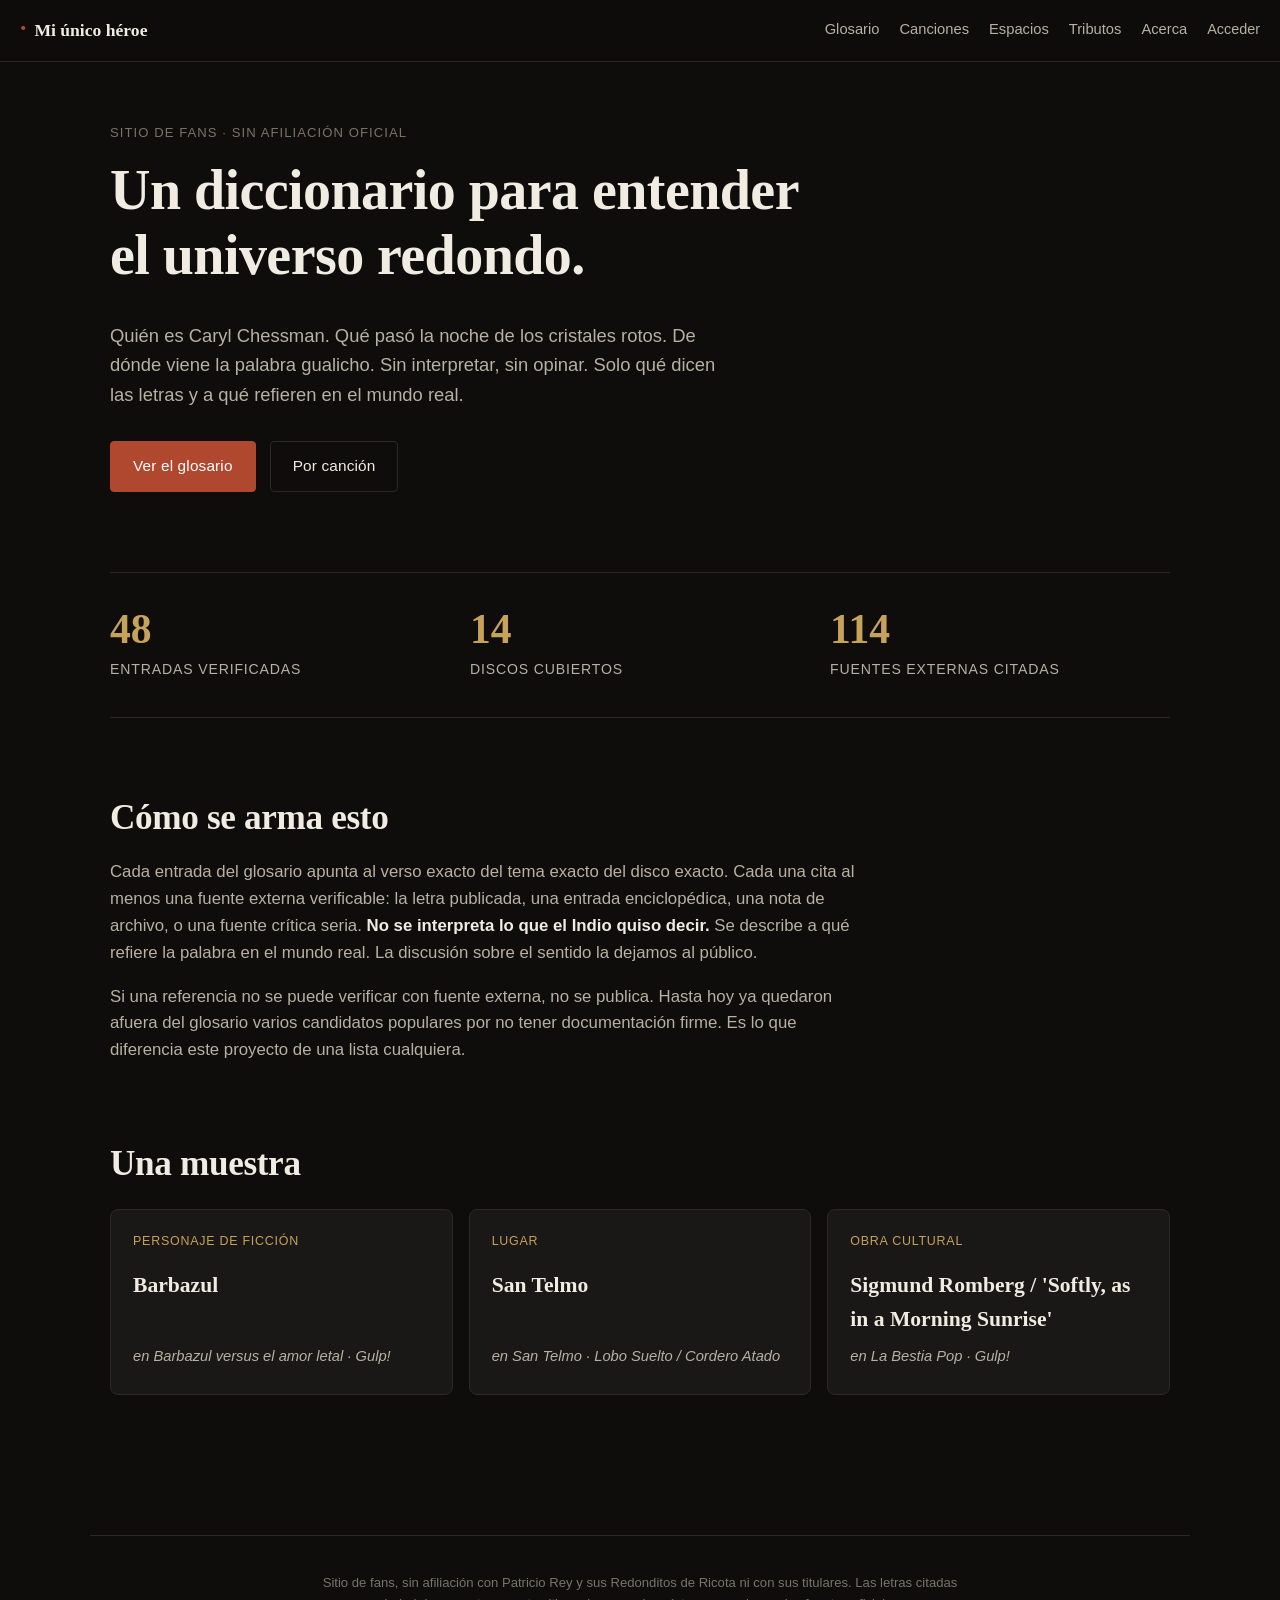
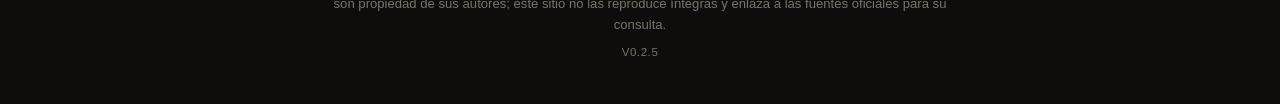
==== index.html @ a1b4b387 "fix(scripts): restaurar config.js y app.js truncados + bump v0.2.5" ====
<!DOCTYPE html>
<html lang="es">
<head>
<meta charset="UTF-8">
<meta name="viewport" content="width=device-width, initial-scale=1.0, viewport-fit=cover">
<meta name="theme-color" content="#0e0d0c">
<meta name="description" content="Glosario denotativo del universo lírico de Patricio Rey y sus Redonditos de Ricota, el Indio Solari y Skay Beilinson. Sitio de fans. Sin afiliación oficial.">
<title>Mi único héroe — glosario del universo redondo</title>
<link rel="manifest" href="manifest.json">
<link rel="stylesheet" href="assets/styles.css">
</head>
<body>
<header class="topbar">
  <a href="index.html" class="brand">
    <span class="brand-mark">·</span>
    <span class="brand-name">Mi único héroe</span>
  </a>
  <nav class="topnav">
    <a href="glosario.html">Glosario</a>
    <a href="canciones.html">Canciones</a>
    <a href="espacios.html">Espacios</a>
    <a href="tributos.html">Tributos</a>
    <a href="acerca.html">Acerca</a>
    <span id="auth-slot"></span>
  </nav>
</header>

<main class="home">
  <section class="hero">
    <p class="hero-eyebrow">Sitio de fans · sin afiliación oficial</p>
    <h1 class="hero-title">Un diccionario para entender<br>el universo redondo.</h1>
    <p class="hero-sub">Quién es Caryl Chessman. Qué pasó la noche de los cristales rotos. De dónde viene la palabra gualicho. Sin interpretar, sin opinar. Solo qué dicen las letras y a qué refieren en el mundo real.</p>
    <div class="hero-cta">
      <a class="cta-primary" href="glosario.html">Ver el glosario</a>
      <a class="cta-secondary" href="canciones.html">Por canción</a>
    </div>
  </section>

  <section class="stats">
    <div class="stat">
      <div class="stat-num" id="stat-entradas">·</div>
      <div class="stat-label">entradas verificadas</div>
    </div>
    <div class="stat">
      <div class="stat-num" id="stat-discos">·</div>
      <div class="stat-label">discos cubiertos</div>
    </div>
    <div class="stat">
      <div class="stat-num" id="stat-fuentes">·</div>
      <div class="stat-label">fuentes externas citadas</div>
    </div>
  </section>

  <section class="metodo">
    <h2>Cómo se arma esto</h2>
    <p>Cada entrada del glosario apunta al verso exacto del tema exacto del disco exacto. Cada una cita al menos una fuente externa verificable: la letra publicada, una entrada enciclopédica, una nota de archivo, o una fuente crítica seria. <strong>No se interpreta lo que el Indio quiso decir.</strong> Se describe a qué refiere la palabra en el mundo real. La discusión sobre el sentido la dejamos al público.</p>
    <p>Si una referencia no se puede verificar con fuente externa, no se publica. Hasta hoy ya quedaron afuera del glosario varios candidatos populares por no tener documentación firme. Es lo que diferencia este proyecto de una lista cualquiera.</p>
  </section>

  <section class="muestra">
    <h2>Una muestra</h2>
    <div class="muestra-grid" id="muestra-grid">
      <div class="muestra-card muestra-skeleton"></div>
      <div class="muestra-card muestra-skeleton"></div>
      <div class="muestra-card muestra-skeleton"></div>
    </div>
  </section>
</main>

<footer class="site-footer">
  <p>Sitio de fans, sin afiliación con Patricio Rey y sus Redonditos de Ricota ni con sus titulares. Las letras citadas son propiedad de sus autores; este sitio no las reproduce íntegras y enlaza a las fuentes oficiales para su consulta.</p>
  <p class="footer-version">v0.2.5</p>
</footer>

<script src="assets/config.js"></script>
<script src="assets/supa.js"></script>
<script src="assets/app.js"></script>
<script>
  document.addEventListener('DOMContentLoaded', () => {
    MUH.hidratarTopbar();
    MUH.hidratarHome();
  });
</script>
</body>
</html>
---- assets/styles.css ----
/* =========================================================
   Mi único héroe — Glosario denotativo del universo redondo
   Paleta inspirada en los recitales: negro de noche cerrada,
   blanco ahumado, rojos apagados, dorado bajo. Tipografía
   con peso y aire — pensada para ser leída, no decorada.
   ========================================================= */

:root {
  --ink: #f1ece2;          /* texto principal sobre fondo oscuro */
  --ink-soft: #b8b0a0;     /* texto secundario */
  --ink-dim: #7a7367;      /* texto muy secundario */
  --bg: #0e0d0c;           /* fondo principal */
  --bg-soft: #1a1816;      /* tarjetas, paneles */
  --bg-elev: #221f1c;      /* hover y elevación */
  --border: #2c2823;       /* bordes finos */
  --accent: #b04830;       /* rojo apagado tipo cartel */
  --accent-soft: #8c2f1d;
  --gold: #c6a25a;         /* dorado bajo para acentos */
  --green: #6c8b5a;
  --warning: #d6a04a;

  --radius: 8px;
  --radius-sm: 4px;
  --shadow: 0 2px 12px rgba(0,0,0,.35);
  --shadow-soft: 0 1px 4px rgba(0,0,0,.25);

  --container: 1100px;
  --container-narrow: 760px;

  --font-display: "EB Garamond", "Cormorant Garamond", "Times New Roman", Georgia, serif;
  --font-body: "Inter", -apple-system, BlinkMacSystemFont, "Segoe UI", Roboto, "Helvetica Neue", sans-serif;
}

* { box-sizing: border-box; }

html, body {
  margin: 0;
  padding: 0;
  font-family: var(--font-body);
  font-size: 16px;
  line-height: 1.6;
  color: var(--ink);
  background: var(--bg);
  -webkit-font-smoothing: antialiased;
  -moz-osx-font-smoothing: grayscale;
}

img, svg { max-width: 100%; }

a { color: inherit; text-decoration: none; }
a:hover { color: var(--gold); }

p { margin: 0 0 1em; }

h1, h2, h3, h4 {
  font-family: var(--font-display);
  font-weight: 600;
  letter-spacing: -.01em;
  margin: 0 0 .6em;
  line-height: 1.15;
}

h1 { font-size: clamp(2.2rem, 5vw, 3.5rem); }
h2 { font-size: clamp(1.6rem, 3.5vw, 2.2rem); margin-top: 1.4em; }
h3 { font-size: 1.25rem; }
h4 { font-size: 1.05rem; }

strong { font-weight: 600; color: var(--ink); }
em { font-style: italic; color: var(--ink); }

/* ----- Topbar ----- */
.topbar {
  position: sticky;
  top: 0;
  z-index: 100;
  background: rgba(14, 13, 12, .92);
  backdrop-filter: blur(12px);
  -webkit-backdrop-filter: blur(12px);
  border-bottom: 1px solid var(--border);
  padding: 14px 20px;
  display: flex;
  align-items: center;
  justify-content: space-between;
  gap: 24px;
}

.brand {
  display: inline-flex;
  align-items: baseline;
  gap: 8px;
  font-family: var(--font-display);
  font-size: 1.1rem;
  font-weight: 600;
  color: var(--ink);
}

.brand-mark {
  color: var(--accent);
  font-size: 1.6rem;
  line-height: 0.5;
}

.brand:hover { color: var(--gold); }

.topnav {
  display: flex;
  gap: 20px;
  font-size: .92rem;
}

.topnav a {
  color: var(--ink-soft);
  padding: 4px 0;
  border-bottom: 1px solid transparent;
  transition: color .15s, border-color .15s;
}

.topnav a:hover,
.topnav a.active {
  color: var(--ink);
  border-bottom-color: var(--accent);
}

/* ----- Home ----- */
.home {
  max-width: var(--container);
  margin: 0 auto;
  padding: 60px 20px 80px;
}

.hero { max-width: var(--container-narrow); margin-bottom: 80px; }
.hero-eyebrow {
  font-size: .82rem;
  text-transform: uppercase;
  letter-spacing: .08em;
  color: var(--ink-dim);
  margin-bottom: 1.2em;
}
.hero-title { color: var(--ink); }
.hero-sub {
  font-size: 1.15rem;
  color: var(--ink-soft);
  max-width: 620px;
}
.hero-cta {
  display: flex;
  gap: 14px;
  margin-top: 32px;
  flex-wrap: wrap;
}
.cta-primary,
.cta-secondary {
  display: inline-block;
  padding: 12px 22px;
  border-radius: var(--radius-sm);
  font-size: .96rem;
  letter-spacing: .01em;
  transition: background .15s, border-color .15s, transform .1s;
}
.cta-primary {
  background: var(--accent);
  color: #fff;
  border: 1px solid var(--accent);
}
.cta-primary:hover {
  background: var(--accent-soft);
  border-color: var(--accent-soft);
  color: #fff;
}
.cta-secondary {
  border: 1px solid var(--border);
  color: var(--ink);
  background: transparent;
}
.cta-secondary:hover {
  background: var(--bg-soft);
  border-color: var(--gold);
  color: var(--gold);
}

/* ----- Stats ----- */
.stats {
  display: grid;
  grid-template-columns: repeat(auto-fit, minmax(180px, 1fr));
  gap: 20px;
  margin-bottom: 80px;
  padding: 36px 0;
  border-top: 1px solid var(--border);
  border-bottom: 1px solid var(--border);
}
.stat { text-align: left; }
.stat-num {
  font-family: var(--font-display);
  font-size: 2.6rem;
  font-weight: 600;
  color: var(--gold);
  line-height: 1;
  margin-bottom: 8px;
}
.stat-label {
  font-size: .88rem;
  color: var(--ink-soft);
  text-transform: uppercase;
  letter-spacing: .06em;
}

/* ----- Método ----- */
.metodo {
  max-width: var(--container-narrow);
  margin-bottom: 80px;
}
.metodo h2 { color: var(--ink); }
.metodo p { color: var(--ink-soft); font-size: 1.05rem; }

/* ----- Muestra (home cards) ----- */
.muestra h2 { color: var(--ink); }
.muestra-grid {
  display: grid;
  grid-template-columns: repeat(auto-fit, minmax(280px, 1fr));
  gap: 16px;
  margin-top: 24px;
}
.muestra-card {
  background: var(--bg-soft);
  border: 1px solid var(--border);
  border-radius: var(--radius);
  padding: 22px 22px 26px;
  transition: border-color .15s, background .15s;
  cursor: pointer;
  display: flex;
  flex-direction: column;
  min-height: 180px;
}
.muestra-card:hover {
  background: var(--bg-elev);
  border-color: var(--gold);
}
.muestra-card-term {
  font-family: var(--font-display);
  font-size: 1.35rem;
  font-weight: 600;
  color: var(--ink);
  margin-bottom: 8px;
}
.muestra-card-tipo {
  font-size: .78rem;
  text-transform: uppercase;
  letter-spacing: .06em;
  color: var(--gold);
  margin-bottom: 16px;
}
.muestra-card-cancion {
  font-size: .92rem;
  color: var(--ink-soft);
  font-style: italic;
  margin-top: auto;
}
.muestra-skeleton {
  background: linear-gradient(90deg, var(--bg-soft) 0%, var(--bg-elev) 50%, var(--bg-soft) 100%);
  background-size: 200% 100%;
  animation: skel 1.2s infinite linear;
}
@keyframes skel {
  0% { background-position: 200% 0; }
  100% { background-position: -200% 0; }
}

/* ----- Glosario (listado) ----- */
.glosario {
  max-width: var(--container);
  margin: 0 auto;
  padding: 40px 20px 80px;
}

.glosario-header {
  margin-bottom: 28px;
}
.glosario-header h1 {
  font-size: clamp(1.8rem, 4vw, 2.6rem);
  margin-bottom: .3em;
}
.glosario-header .lead {
  color: var(--ink-soft);
  font-size: 1.05rem;
}

.filtros {
  display: grid;
  grid-template-columns: 1fr 220px 220px 160px;
  gap: 12px;
  margin: 0 0 24px;
  padding: 16px;
  background: var(--bg-soft);
  border: 1px solid var(--border);
  border-radius: var(--radius);
}
@media (max-width: 760px) {
  .filtros { grid-template-columns: 1fr 1fr; }
  .filtros .filtro-buscar { grid-column: 1 / -1; }
}

.filtro-buscar input,
.filtros select {
  width: 100%;
  padding: 10px 12px;
  border-radius: var(--radius-sm);
  border: 1px solid var(--border);
  background: var(--bg);
  color: var(--ink);
  font-family: inherit;
  font-size: .95rem;
}
.filtro-buscar input:focus,
.filtros select:focus {
  outline: none;
  border-color: var(--gold);
}

.contador-resultados {
  font-size: .88rem;
  color: var(--ink-soft);
  margin-bottom: 18px;
}

.entradas-lista {
  display: grid;
  grid-template-columns: repeat(auto-fill, minmax(320px, 1fr));
  gap: 14px;
}

.entrada-card {
  background: var(--bg-soft);
  border: 1px solid var(--border);
  border-radius: var(--radius);
  padding: 22px;
  cursor: pointer;
  transition: border-color .12s, background .12s;
  display: flex;
  flex-direction: column;
  gap: 12px;
}
.entrada-card:hover {
  background: var(--bg-elev);
  border-color: var(--gold);
}
.entrada-card .tipo-tag {
  font-size: .72rem;
  text-transform: uppercase;
  letter-spacing: .07em;
  color: var(--gold);
}
.entrada-card .termino {
  font-family: var(--font-display);
  font-size: 1.3rem;
  color: var(--ink);
  font-weight: 600;
  line-height: 1.2;
}
.entrada-card .cancion {
  font-size: .9rem;
  color: var(--ink-soft);
  font-style: italic;
}
.entrada-card .resumen {
  font-size: .92rem;
  color: var(--ink-soft);
  display: -webkit-box;
  -webkit-line-clamp: 3;
  -webkit-box-orient: vertical;
  overflow: hidden;
}
.entrada-card .confianza-media {
  display: inline-block;
  font-size: .7rem;
  color: var(--warning);
  background: rgba(214, 160, 74, .08);
  border: 1px solid rgba(214, 160, 74, .35);
  padding: 2px 8px;
  border-radius: 999px;
  align-self: flex-start;
  text-transform: uppercase;
  letter-spacing: .05em;
}

/* ----- Modal detalle entrada ----- */
.modal-back {
  position: fixed;
  inset: 0;
  background: rgba(0, 0, 0, .72);
  z-index: 200;
  display: flex;
  align-items: center;
  justify-content: center;
  padding: 24px;
  opacity: 0;
  pointer-events: none;
  transition: opacity .18s;
}
.modal-back.open {
  opacity: 1;
  pointer-events: auto;
}
.modal {
  background: var(--bg-soft);
  border: 1px solid var(--border);
  border-radius: var(--radius);
  max-width: 720px;
  width: 100%;
  max-height: 88vh;
  overflow-y: auto;
  padding: 32px;
  position: relative;
  transform: translateY(20px);
  transition: transform .18s;
}
.modal-back.open .modal { transform: translateY(0); }

.modal-cerrar {
  position: absolute;
  top: 14px;
  right: 14px;
  background: transparent;
  border: 1px solid var(--border);
  color: var(--ink-soft);
  width: 32px;
  height: 32px;
  border-radius: 50%;
  cursor: pointer;
  font-size: 1.1rem;
  line-height: 1;
  transition: border-color .15s, color .15s;
}
.modal-cerrar:hover {
  border-color: var(--accent);
  color: var(--accent);
}

.modal h2 {
  color: var(--ink);
  margin-top: 0;
  margin-bottom: .2em;
  padding-right: 40px;
}
.modal .modal-tipo {
  font-size: .8rem;
  text-transform: uppercase;
  letter-spacing: .07em;
  color: var(--gold);
  margin-bottom: 22px;
}
.modal section { margin-bottom: 22px; }
.modal section h4 {
  font-size: .76rem;
  text-transform: uppercase;
  letter-spacing: .08em;
  color: var(--ink-dim);
  margin: 0 0 6px;
}
.modal .verso {
  font-style: italic;
  color: var(--ink);
  border-left: 2px solid var(--accent);
  padding-left: 14px;
  margin: 8px 0;
}
.modal .que-es {
  color: var(--ink);
  font-size: 1.02rem;
  line-height: 1.7;
}
.modal .fuentes {
  list-style: none;
  padding: 0;
  margin: 0;
}
.modal .fuentes li {
  margin-bottom: 8px;
  font-size: .92rem;
}
.modal .fuentes a {
  color: var(--gold);
  text-decoration: underline;
  text-decoration-color: rgba(198, 162, 90, .35);
}
.modal .fuentes a:hover { text-decoration-color: var(--gold); }
.modal .fuentes .fuente-tipo {
  font-size: .72rem;
  color: var(--ink-dim);
  text-transform: uppercase;
  letter-spacing: .05em;
  margin-right: 8px;
}

.modal .confianza-media-banner {
  background: rgba(214, 160, 74, .08);
  border: 1px solid rgba(214, 160, 74, .35);
  border-radius: var(--radius-sm);
  padding: 12px 14px;
  font-size: .9rem;
  color: var(--warning);
  margin-bottom: 22px;
}

/* ----- Canciones (listado) ----- */
.canciones-lista {
  display: grid;
  grid-template-columns: repeat(auto-fill, minmax(360px, 1fr));
  gap: 14px;
}
.cancion-card {
  background: var(--bg-soft);
  border: 1px solid var(--border);
  border-radius: var(--radius);
  padding: 22px;
  transition: border-color .12s, background .12s;
  cursor: pointer;
}
.cancion-card:hover {
  border-color: var(--gold);
  background: var(--bg-elev);
}
.cancion-card .titulo {
  font-family: var(--font-display);
  font-size: 1.2rem;
  font-weight: 600;
  color: var(--ink);
  margin-bottom: 4px;
}
.cancion-card .meta {
  font-size: .85rem;
  color: var(--ink-soft);
  margin-bottom: 12px;
}
.cancion-card .meta .disco { font-style: italic; }
.cancion-card .meta .banda { color: var(--ink-dim); }
.cancion-card .refs {
  font-size: .82rem;
  color: var(--gold);
}

/* ----- Footer ----- */
.site-footer {
  border-top: 1px solid var(--border);
  background: var(--bg);
  padding: 36px 20px;
  text-align: center;
  font-size: .82rem;
  color: var(--ink-dim);
  max-width: var(--container);
  margin: 60px auto 0;
}
.site-footer p { margin: 0 auto .6em; max-width: 640px; }
.footer-version {
  font-size: .72rem;
  letter-spacing: .05em;
  text-transform: uppercase;
}

/* ----- Acerca ----- */
.pagina {
  max-width: var(--container-narrow);
  margin: 0 auto;
  padding: 60px 20px 80px;
}
.pagina h1 { color: var(--ink); margin-bottom: .4em; }
.pagina p { color: var(--ink-soft); font-size: 1.05rem; }
.pagina h2 { color: var(--ink); }

/* ----- Auth slot en topbar ----- */
#auth-slot {
  display: inline-flex;
  align-items: center;
  gap: 12px;
  font-size: .9rem;
  color: var(--ink-soft);
}
#auth-slot a { col
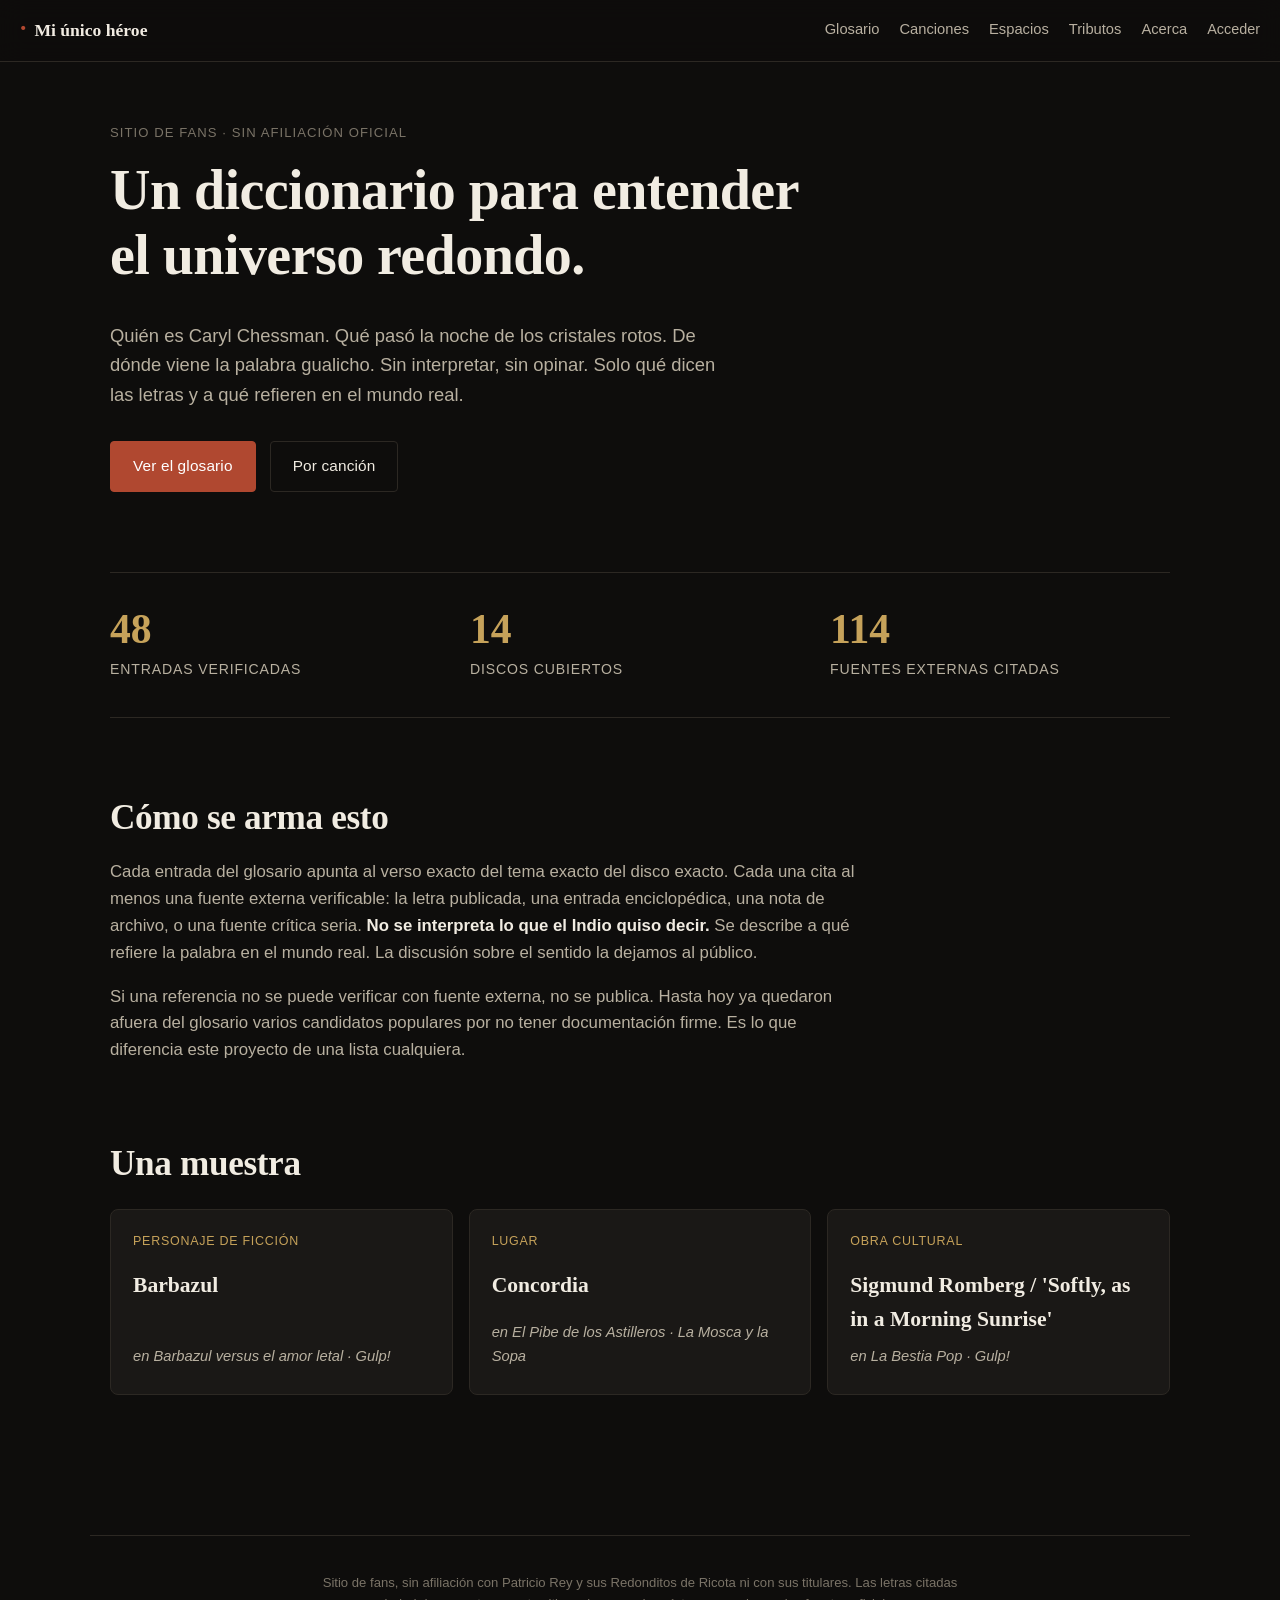
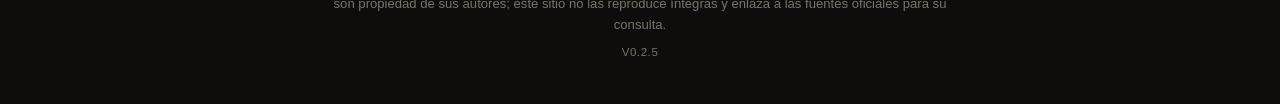
==== commit 152577a4: "fix(cache): cache-bust scripts y styles con ?v=025 Los browsers servian versiones viejas (truncadas)" ====
--- a/index.html
+++ b/index.html
@@ -7,7 +7,7 @@
 <meta name="description" content="Glosario denotativo del universo lírico de Patricio Rey y sus Redonditos de Ricota, el Indio Solari y Skay Beilinson. Sitio de fans. Sin afiliación oficial.">
 <title>Mi único héroe — glosario del universo redondo</title>
 <link rel="manifest" href="manifest.json">
-<link rel="stylesheet" href="assets/styles.css">
+<link rel="stylesheet" href="assets/styles.css?v=025">
 </head>
 <body>
 <header class="topbar">
@@ -72,9 +72,9 @@
   <p class="footer-version">v0.2.5</p>
 </footer>
 
-<script src="assets/config.js"></script>
-<script src="assets/supa.js"></script>
-<script src="assets/app.js"></script>
+<script src="assets/config.js?v=025"></script>
+<script src="assets/supa.js?v=025"></script>
+<script src="assets/app.js?v=025"></script>
 <script>
   document.addEventListener('DOMContentLoaded', () => {
     MUH.hidratarTopbar();
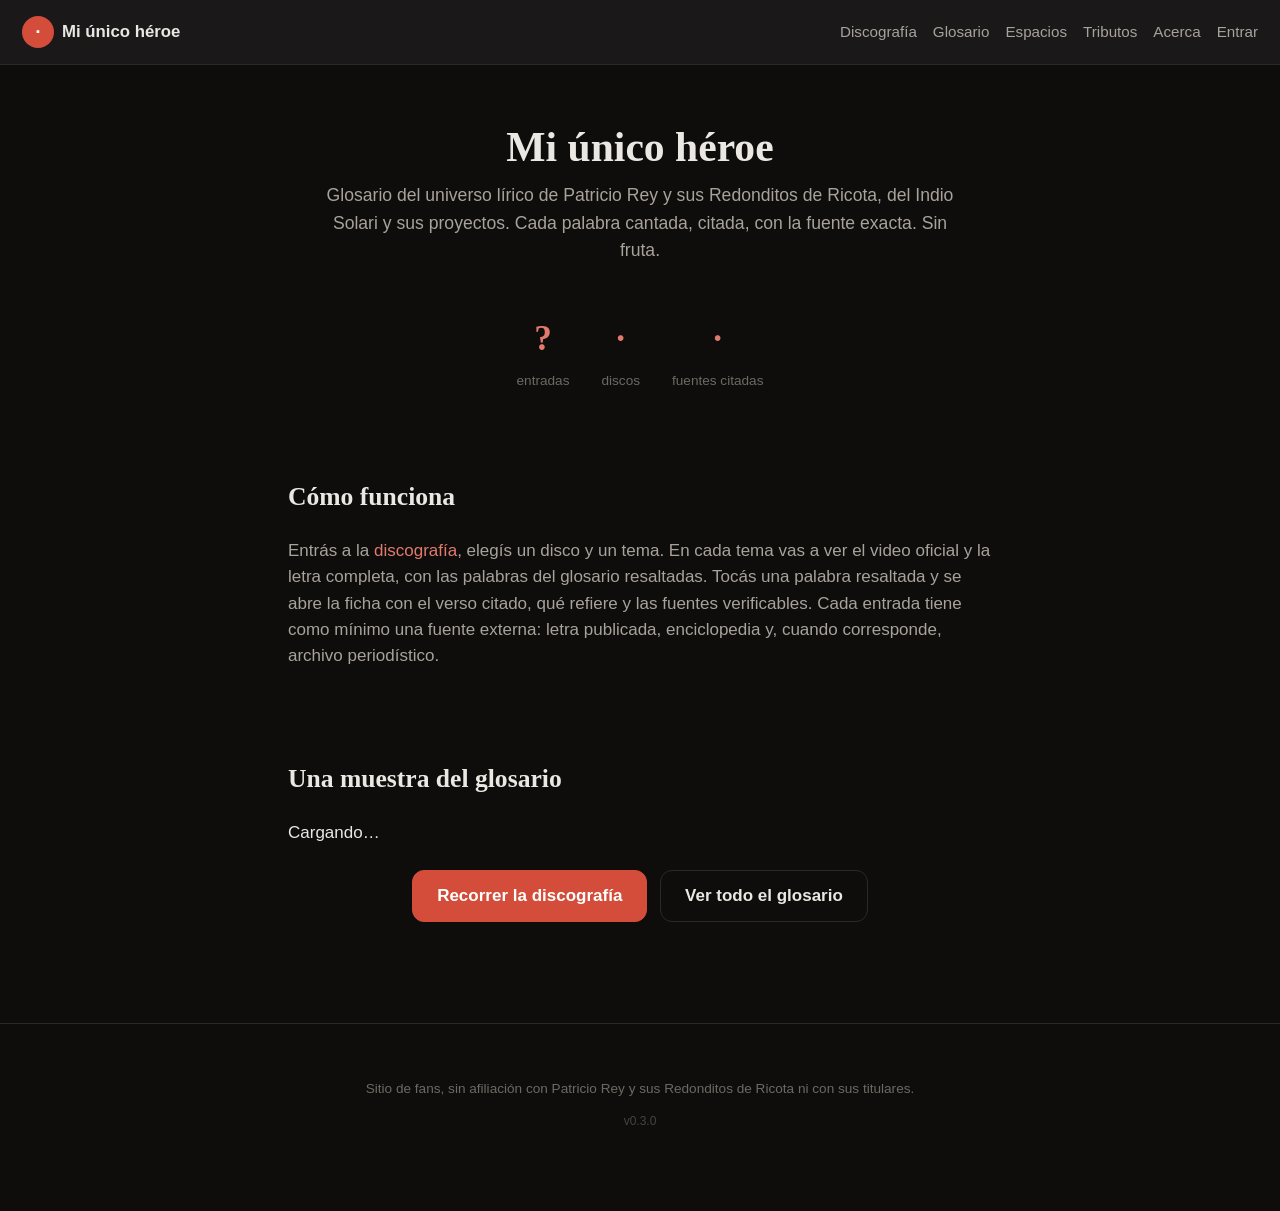
==== commit ec82e534: "feat(v0.3.0): discografia completa + vista cancion con video YouTube + letra + glosario destacado" ====
--- a/index.html
+++ b/index.html
@@ -4,10 +4,9 @@
 <meta charset="UTF-8">
 <meta name="viewport" content="width=device-width, initial-scale=1.0, viewport-fit=cover">
 <meta name="theme-color" content="#0e0d0c">
-<meta name="description" content="Glosario denotativo del universo lírico de Patricio Rey y sus Redonditos de Ricota, el Indio Solari y Skay Beilinson. Sitio de fans. Sin afiliación oficial.">
 <title>Mi único héroe — glosario del universo redondo</title>
 <link rel="manifest" href="manifest.json">
-<link rel="stylesheet" href="assets/styles.css?v=025">
+<link rel="stylesheet" href="assets/styles.css?v=030">
 </head>
 <body>
 <header class="topbar">
@@ -16,8 +15,8 @@
     <span class="brand-name">Mi único héroe</span>
   </a>
   <nav class="topnav">
+    <a href="discografia.html">Discografía</a>
     <a href="glosario.html">Glosario</a>
-    <a href="canciones.html">Canciones</a>
     <a href="espacios.html">Espacios</a>
     <a href="tributos.html">Tributos</a>
     <a href="acerca.html">Acerca</a>
@@ -25,58 +24,47 @@
   </nav>
 </header>
 
-<main class="home">
+<main>
   <section class="hero">
-    <p class="hero-eyebrow">Sitio de fans · sin afiliación oficial</p>
-    <h1 class="hero-title">Un diccionario para entender<br>el universo redondo.</h1>
-    <p class="hero-sub">Quién es Caryl Chessman. Qué pasó la noche de los cristales rotos. De dónde viene la palabra gualicho. Sin interpretar, sin opinar. Solo qué dicen las letras y a qué refieren en el mundo real.</p>
-    <div class="hero-cta">
-      <a class="cta-primary" href="glosario.html">Ver el glosario</a>
-      <a class="cta-secondary" href="canciones.html">Por canción</a>
-    </div>
+    <h1>Mi único héroe</h1>
+    <p class="lead">Glosario del universo lírico de Patricio Rey y sus Redonditos de Ricota, del Indio Solari y sus proyectos. Cada palabra cantada, citada, con la fuente exacta. Sin fruta.</p>
   </section>
 
   <section class="stats">
-    <div class="stat">
-      <div class="stat-num" id="stat-entradas">·</div>
-      <div class="stat-label">entradas verificadas</div>
-    </div>
-    <div class="stat">
-      <div class="stat-num" id="stat-discos">·</div>
-      <div class="stat-label">discos cubiertos</div>
-    </div>
-    <div class="stat">
-      <div class="stat-num" id="stat-fuentes">·</div>
-      <div class="stat-label">fuentes externas citadas</div>
-    </div>
+    <div class="stat"><strong id="stat-entradas">·</strong><span>entradas</span></div>
+    <div class="stat"><strong id="stat-discos">·</strong><span>discos</span></div>
+    <div class="stat"><strong id="stat-fuentes">·</strong><span>fuentes citadas</span></div>
   </section>
 
   <section class="metodo">
-    <h2>Cómo se arma esto</h2>
-    <p>Cada entrada del glosario apunta al verso exacto del tema exacto del disco exacto. Cada una cita al menos una fuente externa verificable: la letra publicada, una entrada enciclopédica, una nota de archivo, o una fuente crítica seria. <strong>No se interpreta lo que el Indio quiso decir.</strong> Se describe a qué refiere la palabra en el mundo real. La discusión sobre el sentido la dejamos al público.</p>
-    <p>Si una referencia no se puede verificar con fuente externa, no se publica. Hasta hoy ya quedaron afuera del glosario varios candidatos populares por no tener documentación firme. Es lo que diferencia este proyecto de una lista cualquiera.</p>
+    <h2>Cómo funciona</h2>
+    <p>Entrás a la <a href="discografia.html">discografía</a>, elegís un disco y un tema. En cada tema vas a ver el video oficial y la letra completa, con las palabras del glosario resaltadas. Tocás una palabra resaltada y se abre la ficha con el verso citado, qué refiere y las fuentes verificables. Cada entrada tiene como mínimo una fuente externa: letra publicada, enciclopedia y, cuando corresponde, archivo periodístico.</p>
   </section>
 
   <section class="muestra">
-    <h2>Una muestra</h2>
-    <div class="muestra-grid" id="muestra-grid">
-      <div class="muestra-card muestra-skeleton"></div>
-      <div class="muestra-card muestra-skeleton"></div>
-      <div class="muestra-card muestra-skeleton"></div>
-    </div>
+    <h2>Una muestra del glosario</h2>
+    <div id="muestra-grid" class="muestra-grid">Cargando…</div>
+    <p style="text-align:center; margin-top: 24px;">
+      <a class="cta-primary" href="discografia.html">Recorrer la discografía</a>
+      <a class="cta-secondary" href="glosario.html" style="margin-left:8px;">Ver todo el glosario</a>
+    </p>
   </section>
 </main>
 
+<div class="modal-back" id="modal-back" role="dialog" aria-modal="true">
+  <div class="modal" id="modal-body"></div>
+</div>
+
 <footer class="site-footer">
-  <p>Sitio de fans, sin afiliación con Patricio Rey y sus Redonditos de Ricota ni con sus titulares. Las letras citadas son propiedad de sus autores; este sitio no las reproduce íntegras y enlaza a las fuentes oficiales para su consulta.</p>
-  <p class="footer-version">v0.2.5</p>
+  <p>Sitio de fans, sin afiliación con Patricio Rey y sus Redonditos de Ricota ni con sus titulares.</p>
+  <p class="footer-version">v0.3.0</p>
 </footer>
 
-<script src="assets/config.js?v=025"></script>
-<script src="assets/supa.js?v=025"></script>
-<script src="assets/app.js?v=025"></script>
+<script src="assets/config.js?v=030"></script>
+<script src="assets/supa.js?v=030"></script>
+<script src="assets/app.js?v=030"></script>
 <script>
-  document.addEventListener('DOMContentLoaded', () => {
+  document.addEventListener("DOMContentLoaded", () => {
     MUH.hidratarTopbar();
     MUH.hidratarHome();
   });
--- a/assets/styles.css
+++ b/assets/styles.css
@@ -1,577 +1,265 @@
-/* =========================================================
-   Mi único héroe — Glosario denotativo del universo redondo
-   Paleta inspirada en los recitales: negro de noche cerrada,
-   blanco ahumado, rojos apagados, dorado bajo. Tipografía
-   con peso y aire — pensada para ser leída, no decorada.
-   ========================================================= */
-
+/* Mi único héroe v0.3.0 — estilos completos */
 :root {
-  --ink: #f1ece2;          /* texto principal sobre fondo oscuro */
-  --ink-soft: #b8b0a0;     /* texto secundario */
-  --ink-dim: #7a7367;      /* texto muy secundario */
-  --bg: #0e0d0c;           /* fondo principal */
-  --bg-soft: #1a1816;      /* tarjetas, paneles */
-  --bg-elev: #221f1c;      /* hover y elevación */
-  --border: #2c2823;       /* bordes finos */
-  --accent: #b04830;       /* rojo apagado tipo cartel */
-  --accent-soft: #8c2f1d;
-  --gold: #c6a25a;         /* dorado bajo para acentos */
-  --green: #6c8b5a;
-  --warning: #d6a04a;
-
-  --radius: 8px;
-  --radius-sm: 4px;
-  --shadow: 0 2px 12px rgba(0,0,0,.35);
-  --shadow-soft: 0 1px 4px rgba(0,0,0,.25);
-
-  --container: 1100px;
-  --container-narrow: 760px;
-
-  --font-display: "EB Garamond", "Cormorant Garamond", "Times New Roman", Georgia, serif;
-  --font-body: "Inter", -apple-system, BlinkMacSystemFont, "Segoe UI", Roboto, "Helvetica Neue", sans-serif;
-}
-
+  --bg: #0e0d0c;
+  --bg-soft: #1a1818;
+  --bg-elev: #232020;
+  --ink: #ebe7e2;
+  --ink-soft: #a8a29a;
+  --ink-mute: #6e6862;
+  --accent: #d34d3a;
+  --accent-soft: #e07b6c;
+  --border: #2c2826;
+  --radius: 12px;
+  --radius-sm: 8px;
+  --shadow: 0 2px 8px rgba(0,0,0,.4);
+  --font-stack: -apple-system, BlinkMacSystemFont, "Segoe UI", Roboto, "Helvetica Neue", Arial, sans-serif;
+  --serif-stack: Georgia, "Times New Roman", serif;
+}
 * { box-sizing: border-box; }
-
-html, body {
-  margin: 0;
-  padding: 0;
-  font-family: var(--font-body);
-  font-size: 16px;
-  line-height: 1.6;
-  color: var(--ink);
-  background: var(--bg);
-  -webkit-font-smoothing: antialiased;
-  -moz-osx-font-smoothing: grayscale;
-}
-
-img, svg { max-width: 100%; }
-
-a { color: inherit; text-decoration: none; }
-a:hover { color: var(--gold); }
-
-p { margin: 0 0 1em; }
-
-h1, h2, h3, h4 {
-  font-family: var(--font-display);
-  font-weight: 600;
-  letter-spacing: -.01em;
-  margin: 0 0 .6em;
-  line-height: 1.15;
-}
-
-h1 { font-size: clamp(2.2rem, 5vw, 3.5rem); }
-h2 { font-size: clamp(1.6rem, 3.5vw, 2.2rem); margin-top: 1.4em; }
-h3 { font-size: 1.25rem; }
-h4 { font-size: 1.05rem; }
-
-strong { font-weight: 600; color: var(--ink); }
-em { font-style: italic; color: var(--ink); }
-
-/* ----- Topbar ----- */
-.topbar {
-  position: sticky;
-  top: 0;
-  z-index: 100;
-  background: rgba(14, 13, 12, .92);
-  backdrop-filter: blur(12px);
-  -webkit-backdrop-filter: blur(12px);
-  border-bottom: 1px solid var(--border);
-  padding: 14px 20px;
-  display: flex;
-  align-items: center;
-  justify-content: space-between;
-  gap: 24px;
-}
-
-.brand {
-  display: inline-flex;
-  align-items: baseline;
-  gap: 8px;
-  font-family: var(--font-display);
-  font-size: 1.1rem;
-  font-weight: 600;
-  color: var(--ink);
-}
-
-.brand-mark {
-  color: var(--accent);
-  font-size: 1.6rem;
-  line-height: 0.5;
-}
-
-.brand:hover { color: var(--gold); }
-
-.topnav {
-  display: flex;
-  gap: 20px;
-  font-size: .92rem;
-}
-
-.topnav a {
-  color: var(--ink-soft);
-  padding: 4px 0;
-  border-bottom: 1px solid transparent;
-  transition: color .15s, border-color .15s;
-}
-
-.topnav a:hover,
-.topnav a.active {
-  color: var(--ink);
-  border-bottom-color: var(--accent);
-}
-
-/* ----- Home ----- */
-.home {
-  max-width: var(--container);
-  margin: 0 auto;
-  padding: 60px 20px 80px;
-}
-
-.hero { max-width: var(--container-narrow); margin-bottom: 80px; }
-.hero-eyebrow {
-  font-size: .82rem;
-  text-transform: uppercase;
-  letter-spacing: .08em;
-  color: var(--ink-dim);
-  margin-bottom: 1.2em;
-}
-.hero-title { color: var(--ink); }
-.hero-sub {
-  font-size: 1.15rem;
-  color: var(--ink-soft);
-  max-width: 620px;
-}
-.hero-cta {
-  display: flex;
-  gap: 14px;
-  margin-top: 32px;
-  flex-wrap: wrap;
-}
-.cta-primary,
-.cta-secondary {
-  display: inline-block;
-  padding: 12px 22px;
-  border-radius: var(--radius-sm);
-  font-size: .96rem;
-  letter-spacing: .01em;
-  transition: background .15s, border-color .15s, transform .1s;
-}
-.cta-primary {
-  background: var(--accent);
-  color: #fff;
-  border: 1px solid var(--accent);
-}
-.cta-primary:hover {
-  background: var(--accent-soft);
-  border-color: var(--accent-soft);
-  color: #fff;
-}
-.cta-secondary {
-  border: 1px solid var(--border);
-  color: var(--ink);
-  background: transparent;
-}
-.cta-secondary:hover {
-  background: var(--bg-soft);
-  border-color: var(--gold);
-  color: var(--gold);
-}
-
-/* ----- Stats ----- */
-.stats {
-  display: grid;
-  grid-template-columns: repeat(auto-fit, minmax(180px, 1fr));
-  gap: 20px;
-  margin-bottom: 80px;
-  padding: 36px 0;
-  border-top: 1px solid var(--border);
-  border-bottom: 1px solid var(--border);
-}
-.stat { text-align: left; }
-.stat-num {
-  font-family: var(--font-display);
-  font-size: 2.6rem;
-  font-weight: 600;
-  color: var(--gold);
-  line-height: 1;
-  margin-bottom: 8px;
-}
-.stat-label {
-  font-size: .88rem;
-  color: var(--ink-soft);
-  text-transform: uppercase;
-  letter-spacing: .06em;
-}
-
-/* ----- Método ----- */
-.metodo {
-  max-width: var(--container-narrow);
-  margin-bottom: 80px;
-}
-.metodo h2 { color: var(--ink); }
-.metodo p { color: var(--ink-soft); font-size: 1.05rem; }
-
-/* ----- Muestra (home cards) ----- */
-.muestra h2 { color: var(--ink); }
-.muestra-grid {
-  display: grid;
-  grid-template-columns: repeat(auto-fit, minmax(280px, 1fr));
-  gap: 16px;
-  margin-top: 24px;
-}
-.muestra-card {
-  background: var(--bg-soft);
-  border: 1px solid var(--border);
-  border-radius: var(--radius);
-  padding: 22px 22px 26px;
-  transition: border-color .15s, background .15s;
-  cursor: pointer;
-  display: flex;
-  flex-direction: column;
-  min-height: 180px;
-}
-.muestra-card:hover {
-  background: var(--bg-elev);
-  border-color: var(--gold);
-}
-.muestra-card-term {
-  font-family: var(--font-display);
-  font-size: 1.35rem;
-  font-weight: 600;
-  color: var(--ink);
-  margin-bottom: 8px;
-}
-.muestra-card-tipo {
-  font-size: .78rem;
-  text-transform: uppercase;
-  letter-spacing: .06em;
-  color: var(--gold);
-  margin-bottom: 16px;
-}
-.muestra-card-cancion {
-  font-size: .92rem;
-  color: var(--ink-soft);
-  font-style: italic;
-  margin-top: auto;
-}
-.muestra-skeleton {
-  background: linear-gradient(90deg, var(--bg-soft) 0%, var(--bg-elev) 50%, var(--bg-soft) 100%);
-  background-size: 200% 100%;
-  animation: skel 1.2s infinite linear;
-}
-@keyframes skel {
-  0% { background-position: 200% 0; }
-  100% { background-position: -200% 0; }
-}
-
-/* ----- Glosario (listado) ----- */
-.glosario {
-  max-width: var(--container);
-  margin: 0 auto;
-  padding: 40px 20px 80px;
-}
-
-.glosario-header {
-  margin-bottom: 28px;
-}
-.glosario-header h1 {
-  font-size: clamp(1.8rem, 4vw, 2.6rem);
-  margin-bottom: .3em;
-}
-.glosario-header .lead {
-  color: var(--ink-soft);
-  font-size: 1.05rem;
-}
-
-.filtros {
-  display: grid;
-  grid-template-columns: 1fr 220px 220px 160px;
-  gap: 12px;
-  margin: 0 0 24px;
-  padding: 16px;
-  background: var(--bg-soft);
-  border: 1px solid var(--border);
-  border-radius: var(--radius);
-}
-@media (max-width: 760px) {
-  .filtros { grid-template-columns: 1fr 1fr; }
-  .filtros .filtro-buscar { grid-column: 1 / -1; }
-}
-
-.filtro-buscar input,
-.filtros select {
-  width: 100%;
-  padding: 10px 12px;
-  border-radius: var(--radius-sm);
-  border: 1px solid var(--border);
+html, body { margin:0; padding:0; }
+body {
   background: var(--bg);
   color: var(--ink);
-  font-family: inherit;
-  font-size: .95rem;
-}
-.filtro-buscar input:focus,
-.filtros select:focus {
-  outline: none;
-  border-color: var(--gold);
-}
-
-.contador-resultados {
-  font-size: .88rem;
-  color: var(--ink-soft);
-  margin-bottom: 18px;
-}
-
-.entradas-lista {
-  display: grid;
-  grid-template-columns: repeat(auto-fill, minmax(320px, 1fr));
-  gap: 14px;
-}
-
+  font-family: var(--font-stack);
+  font-size: 17px;
+  line-height: 1.55;
+  -webkit-text-size-adjust: 100%;
+  padding-bottom: 60px;
+}
+a { color: var(--accent-soft); text-decoration: none; }
+a:hover { text-decoration: underline; }
+img { max-width: 100%; height: auto; display: block; }
+
+/* topbar */
+.topbar {
+  display: flex; align-items: center; justify-content: space-between;
+  padding: 14px 22px; background: var(--bg-soft);
+  border-bottom: 1px solid var(--border); position: sticky; top: 0; z-index: 50;
+  flex-wrap: wrap; gap: 10px;
+}
+.brand { display: flex; align-items: center; gap: 8px; color: var(--ink); font-weight: 700; }
+.brand:hover { text-decoration: none; }
+.brand-mark {
+  display: inline-flex; width: 32px; height: 32px;
+  background: var(--accent); color: #fff;
+  border-radius: 50%; align-items: center; justify-content: center;
+  font-weight: 900; font-size: 1.2rem;
+}
+.brand-name { font-size: 1.05rem; }
+.topnav { display: flex; align-items: center; gap: 16px; flex-wrap: wrap; }
+.topnav a { color: var(--ink-soft); font-size: .95rem; padding: 6px 0; }
+.topnav a:hover, .topnav a.active { color: var(--ink); text-decoration: none; }
+.nav-mini { font-size: .9rem; }
+.link-bare { background:none; border:0; color:var(--ink-soft); cursor:pointer; font-size:.9rem; }
+
+/* hero */
+.hero {
+  padding: 60px 28px 24px;
+  text-align: center; max-width: 720px; margin: 0 auto;
+}
+.hero h1 { font-family: var(--serif-stack); font-size: 2.6rem; margin: 0 0 12px; line-height: 1.1; }
+.lead { color: var(--ink-soft); font-size: 1.1rem; margin: 0 auto; max-width: 640px; }
+
+/* stats */
+.stats { display: flex; justify-content: center; gap: 32px; flex-wrap: wrap; padding: 24px 16px 36px; }
+.stat { text-align: center; }
+.stat strong { font-family: var(--serif-stack); font-size: 2.2rem; display: block; color: var(--accent-soft); }
+.stat span { color: var(--ink-mute); font-size: .85rem; }
+
+/* metodo / muestra */
+.metodo, .muestra {
+  max-width: 760px; margin: 0 auto; padding: 24px 28px;
+}
+.metodo h2, .muestra h2 { font-family: var(--serif-stack); font-size: 1.6rem; margin-top:24px; }
+.metodo p { color: var(--ink-soft); }
+
+.muestra-grid {
+  display: grid; grid-template-columns: repeat(auto-fit, minmax(240px, 1fr));
+  gap: 14px; margin: 16px 0;
+}
+.muestra-card, .muestra-card-term {
+  display: block; padding: 16px; background: var(--bg-soft);
+  border: 1px solid var(--border); border-radius: var(--radius);
+  color: var(--ink); transition: transform .15s, border-color .15s;
+}
+.muestra-card:hover { transform: translateY(-2px); border-color: var(--accent); text-decoration:none; }
+.muestra-card h3 { margin: 0 0 6px; font-size: 1.05rem; color: var(--accent-soft); }
+.muestra-meta { margin: 0 0 8px; font-size: .8rem; color: var(--ink-mute); }
+.muestra-def { margin: 0; color: var(--ink-soft); font-size: .95rem; }
+
+/* CTA */
+.cta-primary, .cta-secondary {
+  display: inline-block; padding: 12px 24px; border-radius: var(--radius); font-weight: 600; cursor: pointer;
+  border: 1px solid transparent; text-decoration: none;
+}
+.cta-primary { background: var(--accent); color: #fff; border-color: var(--accent); }
+.cta-primary:hover { background: var(--accent-soft); text-decoration: none; }
+.cta-secondary { background: transparent; color: var(--ink); border-color: var(--border); }
+.cta-secondary:hover { border-color: var(--ink-soft); text-decoration: none; }
+
+/* página genérica */
+.pagina { max-width: 860px; margin: 0 auto; padding: 24px 22px 48px; }
+.pagina h1 { font-family: var(--serif-stack); font-size: 2rem; margin: 0 0 8px; }
+.pagina h2 { font-family: var(--serif-stack); font-size: 1.4rem; margin-top: 26px; }
+.pagina p { color: var(--ink-soft); }
+
+/* glosario */
+.glosario { max-width: 1100px; margin: 0 auto; padding: 24px 22px 48px; }
+.glosario-header h1 { font-family: var(--serif-stack); font-size: 2rem; margin: 0 0 8px; }
+.glosario-filtros { display: grid; grid-template-columns: 2fr 1fr 1fr 1fr; gap: 12px; margin: 24px 0; }
+@media (max-width: 700px) { .glosario-filtros { grid-template-columns: 1fr 1fr; } }
+.filtro-grupo label { font-size: .8rem; color: var(--ink-mute); display: block; margin-bottom: 4px; }
+.filtro-grupo input, .filtro-grupo select {
+  width: 100%; padding: 10px 12px; background: var(--bg-soft);
+  border: 1px solid var(--border); border-radius: var(--radius-sm);
+  color: var(--ink); font-size: .95rem;
+}
+.contador-resultados { color: var(--ink-mute); font-size: .9rem; margin: 8px 0 16px; }
+.entradas-grid { display: grid; grid-template-columns: repeat(auto-fill, minmax(280px, 1fr)); gap: 12px; }
 .entrada-card {
-  background: var(--bg-soft);
-  border: 1px solid var(--border);
-  border-radius: var(--radius);
-  padding: 22px;
-  cursor: pointer;
-  transition: border-color .12s, background .12s;
-  display: flex;
-  flex-direction: column;
-  gap: 12px;
-}
-.entrada-card:hover {
-  background: var(--bg-elev);
-  border-color: var(--gold);
-}
-.entrada-card .tipo-tag {
-  font-size: .72rem;
-  text-transform: uppercase;
-  letter-spacing: .07em;
-  color: var(--gold);
-}
-.entrada-card .termino {
-  font-family: var(--font-display);
-  font-size: 1.3rem;
-  color: var(--ink);
-  font-weight: 600;
-  line-height: 1.2;
-}
-.entrada-card .cancion {
-  font-size: .9rem;
-  color: var(--ink-soft);
-  font-style: italic;
-}
-.entrada-card .resumen {
-  font-size: .92rem;
-  color: var(--ink-soft);
-  display: -webkit-box;
-  -webkit-line-clamp: 3;
-  -webkit-box-orient: vertical;
-  overflow: hidden;
-}
-.entrada-card .confianza-media {
-  display: inline-block;
-  font-size: .7rem;
-  color: var(--warning);
-  background: rgba(214, 160, 74, .08);
-  border: 1px solid rgba(214, 160, 74, .35);
-  padding: 2px 8px;
-  border-radius: 999px;
-  align-self: flex-start;
-  text-transform: uppercase;
-  letter-spacing: .05em;
-}
-
-/* ----- Modal detalle entrada ----- */
+  display: block; padding: 16px; background: var(--bg-soft); border: 1px solid var(--border);
+  border-radius: var(--radius); color: var(--ink); transition: border-color .15s, transform .15s;
+}
+.entrada-card:hover { border-color: var(--accent); transform: translateY(-2px); text-decoration: none; }
+.entrada-card h3 { margin: 0 0 6px; font-size: 1.05rem; color: var(--accent-soft); }
+.entrada-card .verso { margin: 0 0 8px; padding: 6px 12px; border-left: 3px solid var(--accent); font-style: italic; color: var(--ink-soft); font-size: .9rem; }
+.entrada-card .que-es { margin: 0 0 10px; font-size: .9rem; color: var(--ink-soft); }
+.meta-entrada { margin: 0; display: flex; flex-wrap: wrap; gap: 4px; }
+.tag {
+  display: inline-block; padding: 3px 8px; background: var(--bg-elev);
+  border-radius: 4px; font-size: .75rem; color: var(--ink-mute);
+}
+.tag-tipo { background: rgba(211, 77, 58, .15); color: var(--accent-soft); }
+.tag-cancion { background: rgba(160, 130, 100, .1); color: #c8b89e; }
+.tag-disco { background: rgba(120, 140, 110, .1); color: #a9bba0; }
+
+/* modal */
 .modal-back {
-  position: fixed;
-  inset: 0;
-  background: rgba(0, 0, 0, .72);
-  z-index: 200;
-  display: flex;
-  align-items: center;
-  justify-content: center;
-  padding: 24px;
-  opacity: 0;
-  pointer-events: none;
-  transition: opacity .18s;
-}
-.modal-back.open {
-  opacity: 1;
-  pointer-events: auto;
-}
+  position: fixed; inset: 0; background: rgba(0,0,0,.7); backdrop-filter: blur(4px);
+  display: none; align-items: flex-start; justify-content: center;
+  z-index: 100; overflow-y: auto; padding: 40px 16px;
+}
+.modal-back.abierto { display: flex; }
 .modal {
-  background: var(--bg-soft);
-  border: 1px solid var(--border);
-  border-radius: var(--radius);
-  max-width: 720px;
-  width: 100%;
-  max-height: 88vh;
-  overflow-y: auto;
-  padding: 32px;
-  position: relative;
-  transform: translateY(20px);
-  transition: transform .18s;
-}
-.modal-back.open .modal { transform: translateY(0); }
-
+  background: var(--bg-soft); border: 1px solid var(--border); border-radius: var(--radius);
+  max-width: 680px; width: 100%; padding: 28px; position: relative;
+  box-shadow: var(--shadow);
+}
 .modal-cerrar {
-  position: absolute;
-  top: 14px;
-  right: 14px;
-  background: transparent;
-  border: 1px solid var(--border);
-  color: var(--ink-soft);
-  width: 32px;
-  height: 32px;
-  border-radius: 50%;
-  cursor: pointer;
-  font-size: 1.1rem;
-  line-height: 1;
-  transition: border-color .15s, color .15s;
-}
-.modal-cerrar:hover {
-  border-color: var(--accent);
-  color: var(--accent);
-}
-
-.modal h2 {
-  color: var(--ink);
-  margin-top: 0;
-  margin-bottom: .2em;
-  padding-right: 40px;
-}
-.modal .modal-tipo {
-  font-size: .8rem;
-  text-transform: uppercase;
-  letter-spacing: .07em;
-  color: var(--gold);
-  margin-bottom: 22px;
-}
-.modal section { margin-bottom: 22px; }
-.modal section h4 {
-  font-size: .76rem;
-  text-transform: uppercase;
-  letter-spacing: .08em;
-  color: var(--ink-dim);
-  margin: 0 0 6px;
-}
-.modal .verso {
-  font-style: italic;
-  color: var(--ink);
-  border-left: 2px solid var(--accent);
-  padding-left: 14px;
-  margin: 8px 0;
-}
-.modal .que-es {
-  color: var(--ink);
-  font-size: 1.02rem;
-  line-height: 1.7;
-}
-.modal .fuentes {
-  list-style: none;
-  padding: 0;
-  margin: 0;
-}
-.modal .fuentes li {
-  margin-bottom: 8px;
-  font-size: .92rem;
-}
-.modal .fuentes a {
-  color: var(--gold);
-  text-decoration: underline;
-  text-decoration-color: rgba(198, 162, 90, .35);
-}
-.modal .fuentes a:hover { text-decoration-color: var(--gold); }
-.modal .fuentes .fuente-tipo {
-  font-size: .72rem;
-  color: var(--ink-dim);
-  text-transform: uppercase;
-  letter-spacing: .05em;
-  margin-right: 8px;
-}
-
-.modal .confianza-media-banner {
-  background: rgba(214, 160, 74, .08);
-  border: 1px solid rgba(214, 160, 74, .35);
-  border-radius: var(--radius-sm);
-  padding: 12px 14px;
-  font-size: .9rem;
-  color: var(--warning);
-  margin-bottom: 22px;
-}
-
-/* ----- Canciones (listado) ----- */
-.canciones-lista {
-  display: grid;
-  grid-template-columns: repeat(auto-fill, minmax(360px, 1fr));
-  gap: 14px;
-}
+  position: absolute; top: 12px; right: 16px; background: none; border: 0;
+  color: var(--ink-soft); font-size: 1.8rem; cursor: pointer; line-height: 1;
+}
+.modal h2 { font-family: var(--serif-stack); margin: 0 0 8px; color: var(--accent-soft); }
+.modal-meta { margin: 0 0 16px; color: var(--ink-mute); font-size: .9rem; }
+.modal-meta-cancion { color: var(--accent-soft); }
+.verso-modal { padding: 12px 16px; border-left: 3px solid var(--accent); font-style: italic; color: var(--ink); background: var(--bg-elev); border-radius: var(--radius-sm); margin: 16px 0; }
+.que-es-modal { color: var(--ink); line-height: 1.6; }
+.fuentes { padding-left: 20px; }
+.fuentes li { margin: 6px 0; word-break: break-all; }
+.fuente-tipo { display: inline-block; padding: 2px 8px; background: var(--bg-elev); border-radius: 4px; font-size: .75rem; color: var(--ink-mute); margin-right: 6px; }
+.confianza-pill { color: var(--ink-mute); font-size: .85rem; }
+
+/* discografía */
+.banda-block { margin: 32px 0; }
+.banda-nombre {
+  font-family: var(--serif-stack); font-size: 1.5rem;
+  border-bottom: 1px solid var(--border); padding-bottom: 6px; margin-bottom: 16px;
+}
+.disco-card {
+  display: block; padding: 16px 20px; background: var(--bg-soft);
+  border: 1px solid var(--border); border-radius: var(--radius);
+  color: var(--ink); margin-bottom: 10px; transition: border-color .15s, transform .15s;
+}
+.disco-card:hover { border-color: var(--accent); text-decoration: none; transform: translateX(4px); }
+.disco-title h3 { margin: 0 0 4px; font-size: 1.1rem; color: var(--accent-soft); }
+.disco-meta { margin: 0; color: var(--ink-mute); font-size: .85rem; }
+
+/* tracklist */
+.tracklist { list-style: none; padding: 0; margin: 0; }
+.track { border-bottom: 1px solid var(--border); }
+.track a {
+  display: flex; align-items: center; gap: 14px; padding: 14px 8px;
+  color: var(--ink); transition: background .15s;
+}
+.track a:hover { background: var(--bg-soft); text-decoration: none; }
+.track-num { color: var(--ink-mute); font-size: .9rem; min-width: 24px; text-align: right; }
+.track-title { flex: 1; }
+.track-flag { font-size: .85rem; color: var(--ink-mute); }
+.flag-video { color: var(--accent-soft); }
+.flag-letra { color: #c8b89e; }
+
+/* canción */
+.bloque-video, .bloque-letra, .bloque-entradas { margin: 26px 0; }
+.yt-embed {
+  position: relative; padding-bottom: 56.25%; height: 0; overflow: hidden;
+  border-radius: var(--radius); background: #000;
+}
+.yt-embed iframe {
+  position: absolute; inset: 0; width: 100%; height: 100%; border: 0;
+}
+.placeholder {
+  padding: 18px; background: var(--bg-soft); border: 1px dashed var(--border);
+  border-radius: var(--radius); color: var(--ink-mute); text-align: center;
+}
+.bloque-letra h2 { font-family: var(--serif-stack); margin-top: 0; }
+.letra {
+  white-space: pre-wrap; font-family: var(--serif-stack); font-size: 1.08rem;
+  line-height: 1.75; padding: 24px; background: var(--bg-soft);
+  border: 1px solid var(--border); border-radius: var(--radius);
+  color: var(--ink); margin: 0;
+}
+.fuente-letra { color: var(--ink-mute); font-size: .85rem; margin-top: 10px; }
+.glosario-link {
+  background: rgba(211, 77, 58, .15); color: var(--accent-soft);
+  padding: 1px 5px; border-radius: 4px; border-bottom: 1px dashed var(--accent);
+  cursor: pointer; text-decoration: none;
+}
+.glosario-link:hover { background: rgba(211, 77, 58, .3); text-decoration: none; }
+.nota-cancion {
+  padding: 12px 16px; background: rgba(211, 77, 58, .08); border-left: 3px solid var(--accent);
+  border-radius: var(--radius-sm); color: var(--ink-soft); font-size: .92rem; margin: 16px 0;
+}
+
+/* canciones (listado con entradas) */
 .cancion-card {
-  background: var(--bg-soft);
-  border: 1px solid var(--border);
-  border-radius: var(--radius);
-  padding: 22px;
-  transition: border-color .12s, background .12s;
-  cursor: pointer;
-}
-.cancion-card:hover {
-  border-color: var(--gold);
-  background: var(--bg-elev);
-}
-.cancion-card .titulo {
-  font-family: var(--font-display);
-  font-size: 1.2rem;
-  font-weight: 600;
-  color: var(--ink);
-  margin-bottom: 4px;
-}
-.cancion-card .meta {
-  font-size: .85rem;
-  color: var(--ink-soft);
-  margin-bottom: 12px;
-}
-.cancion-card .meta .disco { font-style: italic; }
-.cancion-card .meta .banda { color: var(--ink-dim); }
-.cancion-card .refs {
-  font-size: .82rem;
-  color: var(--gold);
-}
-
-/* ----- Footer ----- */
+  display: block; padding: 18px; background: var(--bg-soft);
+  border: 1px solid var(--border); border-radius: var(--radius);
+  margin: 10px 0; color: var(--ink); transition: border-color .15s;
+}
+.cancion-card:hover { border-color: var(--accent); text-decoration: none; }
+.cancion-card h3 { margin: 0 0 4px; color: var(--accent-soft); }
+.cancion-meta { margin: 0 0 4px; color: var(--ink-mute); font-size: .85rem; }
+.cancion-glosa { margin: 4px 0; color: var(--ink-soft); font-size: .9rem; }
+.cancion-flag { display: inline-block; margin-right: 8px; font-size: .75rem; color: var(--accent-soft); }
+
+/* espacios + tributos */
+.espacio-card, .tributo-card {
+  display: block; padding: 18px; background: var(--bg-soft);
+  border: 1px solid var(--border); border-radius: var(--radius);
+  margin: 10px 0; color: var(--ink);
+}
+.espacio-card:hover { border-color: var(--accent); text-decoration: none; }
+.tributo-links a { margin-right: 12px; }
+
+/* formularios */
+.form-grande { display: grid; gap: 18px; max-width: 640px; }
+.form-grande label { display: block; margin-bottom: 4px; color: var(--ink-soft); font-size: .9rem; }
+.form-grande input, .form-grande textarea, .form-grande select {
+  width: 100%; padding: 12px 14px; background: var(--bg-soft);
+  border: 1px solid var(--border); border-radius: var(--radius-sm);
+  color: var(--ink); font-size: 1rem; font-family: inherit;
+}
+.form-grande textarea { resize: vertical; min-height: 80px; }
+.form-grande .hint { color: var(--ink-mute); font-size: .8rem; margin: 4px 0 0; }
+.fuente-row { display: grid; grid-template-columns: 130px 1fr 40px; gap: 8px; margin-bottom: 8px; }
+.fuente-row .quitar { background: var(--bg-elev); border: 0; color: var(--ink-mute); cursor: pointer; border-radius: var(--radius-sm); }
+.actions { display: flex; gap: 12px; }
+.mensaje-ok { background: rgba(160, 200, 160, .08); border-left: 3px solid #95c089; padding: 14px 18px; border-radius: var(--radius-sm); }
+.mensaje-error { background: rgba(211, 77, 58, .12); border-left: 3px solid var(--accent); padding: 14px 18px; border-radius: var(--radius-sm); color: var(--accent-soft); }
+
+/* footer */
 .site-footer {
-  border-top: 1px solid var(--border);
-  background: var(--bg);
-  padding: 36px 20px;
-  text-align: center;
-  font-size: .82rem;
-  color: var(--ink-dim);
-  max-width: var(--container);
-  margin: 60px auto 0;
-}
-.site-footer p { margin: 0 auto .6em; max-width: 640px; }
-.footer-version {
-  font-size: .72rem;
-  letter-spacing: .05em;
-  text-transform: uppercase;
-}
-
-/* ----- Acerca ----- */
-.pagina {
-  max-width: var(--container-narrow);
-  margin: 0 auto;
-  padding: 60px 20px 80px;
-}
-.pagina h1 { color: var(--ink); margin-bottom: .4em; }
-.pagina p { color: var(--ink-soft); font-size: 1.05rem; }
-.pagina h2 { color: var(--ink); }
-
-/* ----- Auth slot en topbar ----- */
-#auth-slot {
-  display: inline-flex;
-  align-items: center;
-  gap: 12px;
-  font-size: .9rem;
-  color: var(--ink-soft);
-}
-#auth-slot a { col+  text-align: center; padding: 40px 20px 20px; color: var(--ink-mute);
+  font-size: .85rem; border-top: 1px solid var(--border); margin-top: 60px;
+}
+.footer-version { margin: 4px 0 0; font-size: .75rem; opacity: .6; }
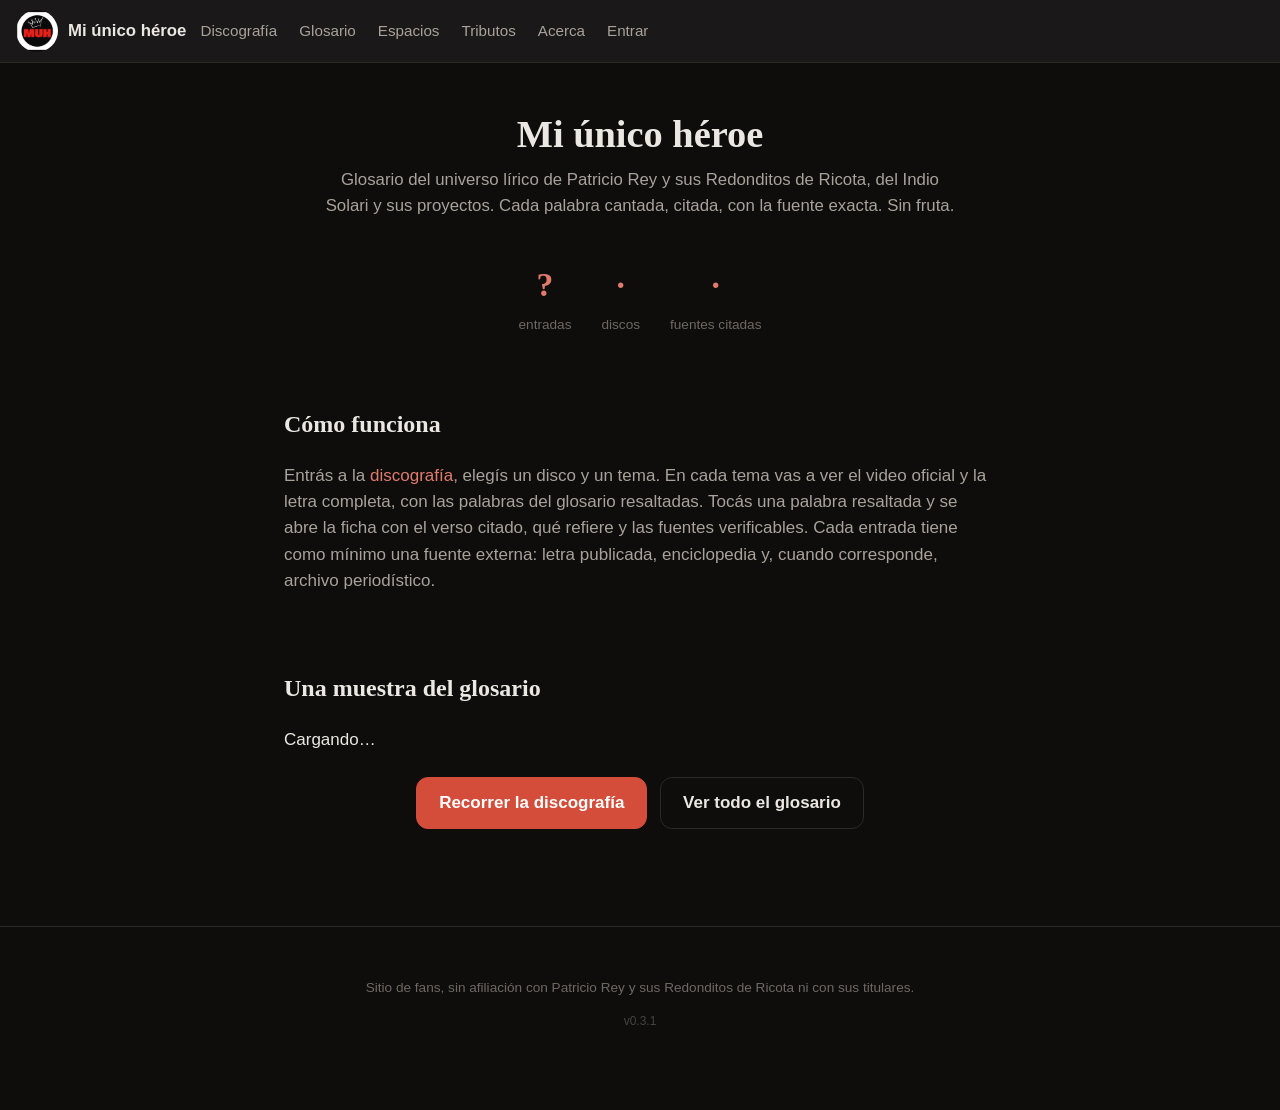
==== commit fa6a9540: "feat(v0.3.1): logo MUH visible + nav mobile fix (scroll horizontal, oculta nombre en <600px)" ====
--- a/index.html
+++ b/index.html
@@ -6,12 +6,13 @@
 <meta name="theme-color" content="#0e0d0c">
 <title>Mi único héroe — glosario del universo redondo</title>
 <link rel="manifest" href="manifest.json">
-<link rel="stylesheet" href="assets/styles.css?v=030">
+<link rel="icon" type="image/png" href="assets/logo-muh.png">
+<link rel="stylesheet" href="assets/styles.css?v=031">
 </head>
 <body>
 <header class="topbar">
   <a href="index.html" class="brand">
-    <span class="brand-mark">·</span>
+    <span class="brand-logo" aria-hidden="true"></span>
     <span class="brand-name">Mi único héroe</span>
   </a>
   <nav class="topnav">
@@ -57,12 +58,12 @@
 
 <footer class="site-footer">
   <p>Sitio de fans, sin afiliación con Patricio Rey y sus Redonditos de Ricota ni con sus titulares.</p>
-  <p class="footer-version">v0.3.0</p>
+  <p class="footer-version">v0.3.1</p>
 </footer>
 
-<script src="assets/config.js?v=030"></script>
-<script src="assets/supa.js?v=030"></script>
-<script src="assets/app.js?v=030"></script>
+<script src="assets/config.js?v=031"></script>
+<script src="assets/supa.js?v=031"></script>
+<script src="assets/app.js?v=031"></script>
 <script>
   document.addEventListener("DOMContentLoaded", () => {
     MUH.hidratarTopbar();
--- a/assets/styles.css
+++ b/assets/styles.css
@@ -1,4 +1,4 @@
-/* Mi único héroe v0.3.0 — estilos completos */
+/* Mi único héroe v0.3.1 — estilos con logo + nav mobile fix */
 :root {
   --bg: #0e0d0c;
   --bg-soft: #1a1818;
@@ -33,44 +33,63 @@
 /* topbar */
 .topbar {
   display: flex; align-items: center; justify-content: space-between;
-  padding: 14px 22px; background: var(--bg-soft);
+  padding: 10px 16px; background: var(--bg-soft);
   border-bottom: 1px solid var(--border); position: sticky; top: 0; z-index: 50;
-  flex-wrap: wrap; gap: 10px;
-}
-.brand { display: flex; align-items: center; gap: 8px; color: var(--ink); font-weight: 700; }
+  gap: 10px;
+}
+.brand { display: flex; align-items: center; gap: 10px; color: var(--ink); font-weight: 700; flex-shrink: 0; }
 .brand:hover { text-decoration: none; }
-.brand-mark {
-  display: inline-flex; width: 32px; height: 32px;
-  background: var(--accent); color: #fff;
-  border-radius: 50%; align-items: center; justify-content: center;
-  font-weight: 900; font-size: 1.2rem;
+.brand-logo {
+  width: 42px; height: 42px; border-radius: 50%;
+  background: url("logo-muh.png") center/cover no-repeat #0e0d0c;
+  flex-shrink: 0;
 }
 .brand-name { font-size: 1.05rem; }
-.topnav { display: flex; align-items: center; gap: 16px; flex-wrap: wrap; }
-.topnav a { color: var(--ink-soft); font-size: .95rem; padding: 6px 0; }
+
+/* Nav: en desktop normal, en mobile scroll horizontal */
+.topnav {
+  display: flex; align-items: center; gap: 14px;
+  overflow-x: auto; -webkit-overflow-scrolling: touch;
+  flex: 1; min-width: 0;
+  scrollbar-width: none;
+}
+.topnav::-webkit-scrollbar { display: none; }
+.topnav a {
+  color: var(--ink-soft); font-size: .95rem; padding: 6px 4px;
+  white-space: nowrap; flex-shrink: 0;
+}
 .topnav a:hover, .topnav a.active { color: var(--ink); text-decoration: none; }
+
+@media (max-width: 600px) {
+  .topbar { padding: 8px 12px; gap: 6px; }
+  .brand-logo { width: 34px; height: 34px; }
+  .brand-name { display: none; } /* en mobile solo logo para ahorrar espacio */
+  .topnav { gap: 12px; font-size: .92rem; }
+  .topnav a { font-size: .92rem; padding: 6px 2px; }
+}
+
 .nav-mini { font-size: .9rem; }
 .link-bare { background:none; border:0; color:var(--ink-soft); cursor:pointer; font-size:.9rem; }
 
 /* hero */
 .hero {
-  padding: 60px 28px 24px;
+  padding: 50px 24px 18px;
   text-align: center; max-width: 720px; margin: 0 auto;
 }
-.hero h1 { font-family: var(--serif-stack); font-size: 2.6rem; margin: 0 0 12px; line-height: 1.1; }
-.lead { color: var(--ink-soft); font-size: 1.1rem; margin: 0 auto; max-width: 640px; }
+.hero h1 { font-family: var(--serif-stack); font-size: 2.4rem; margin: 0 0 12px; line-height: 1.1; }
+.lead { color: var(--ink-soft); font-size: 1.05rem; margin: 0 auto; max-width: 640px; }
 
 /* stats */
-.stats { display: flex; justify-content: center; gap: 32px; flex-wrap: wrap; padding: 24px 16px 36px; }
+.stats { display: flex; justify-content: center; gap: 30px; flex-wrap: wrap; padding: 22px 16px 30px; }
 .stat { text-align: center; }
-.stat strong { font-family: var(--serif-stack); font-size: 2.2rem; display: block; color: var(--accent-soft); }
+.stat strong { font-family: var(--serif-stack); font-size: 2.1rem; display: block; color: var(--accent-soft); }
 .stat span { color: var(--ink-mute); font-size: .85rem; }
 
 /* metodo / muestra */
 .metodo, .muestra {
-  max-width: 760px; margin: 0 auto; padding: 24px 28px;
-}
-.metodo h2, .muestra h2 { font-family: var(--serif-stack); font-size: 1.6rem; margin-top:24px; }
+  max-width: 760px; margin: 0 auto; padding: 20px 24px;
+}
+.metodo h2, .muestra h2 { font-family: var(--serif-stack); font-size: 1.5rem; margin-top:18px; }
 .metodo p { color: var(--ink-soft); }
 
 .muestra-grid {
@@ -89,7 +108,7 @@
 
 /* CTA */
 .cta-primary, .cta-secondary {
-  display: inline-block; padding: 12px 24px; border-radius: var(--radius); font-weight: 600; cursor: pointer;
+  display: inline-block; padding: 12px 22px; border-radius: var(--radius); font-weight: 600; cursor: pointer;
   border: 1px solid transparent; text-decoration: none;
 }
 .cta-primary { background: var(--accent); color: #fff; border-color: var(--accent); }
@@ -98,15 +117,15 @@
 .cta-secondary:hover { border-color: var(--ink-soft); text-decoration: none; }
 
 /* página genérica */
-.pagina { max-width: 860px; margin: 0 auto; padding: 24px 22px 48px; }
-.pagina h1 { font-family: var(--serif-stack); font-size: 2rem; margin: 0 0 8px; }
-.pagina h2 { font-family: var(--serif-stack); font-size: 1.4rem; margin-top: 26px; }
+.pagina { max-width: 860px; margin: 0 auto; padding: 22px 20px 48px; }
+.pagina h1 { font-family: var(--serif-stack); font-size: 1.9rem; margin: 0 0 8px; }
+.pagina h2 { font-family: var(--serif-stack); font-size: 1.35rem; margin-top: 24px; }
 .pagina p { color: var(--ink-soft); }
 
 /* glosario */
-.glosario { max-width: 1100px; margin: 0 auto; padding: 24px 22px 48px; }
-.glosario-header h1 { font-family: var(--serif-stack); font-size: 2rem; margin: 0 0 8px; }
-.glosario-filtros { display: grid; grid-template-columns: 2fr 1fr 1fr 1fr; gap: 12px; margin: 24px 0; }
+.glosario { max-width: 1100px; margin: 0 auto; padding: 22px 20px 48px; }
+.glosario-header h1 { font-family: var(--serif-stack); font-size: 1.9rem; margin: 0 0 8px; }
+.glosario-filtros { display: grid; grid-template-columns: 2fr 1fr 1fr 1fr; gap: 12px; margin: 22px 0; }
 @media (max-width: 700px) { .glosario-filtros { grid-template-columns: 1fr 1fr; } }
 .filtro-grupo label { font-size: .8rem; color: var(--ink-mute); display: block; margin-bottom: 4px; }
 .filtro-grupo input, .filtro-grupo select {
@@ -137,41 +156,41 @@
 .modal-back {
   position: fixed; inset: 0; background: rgba(0,0,0,.7); backdrop-filter: blur(4px);
   display: none; align-items: flex-start; justify-content: center;
-  z-index: 100; overflow-y: auto; padding: 40px 16px;
+  z-index: 100; overflow-y: auto; padding: 30px 12px;
 }
 .modal-back.abierto { display: flex; }
 .modal {
   background: var(--bg-soft); border: 1px solid var(--border); border-radius: var(--radius);
-  max-width: 680px; width: 100%; padding: 28px; position: relative;
+  max-width: 680px; width: 100%; padding: 26px; position: relative;
   box-shadow: var(--shadow);
 }
 .modal-cerrar {
-  position: absolute; top: 12px; right: 16px; background: none; border: 0;
+  position: absolute; top: 8px; right: 14px; background: none; border: 0;
   color: var(--ink-soft); font-size: 1.8rem; cursor: pointer; line-height: 1;
 }
-.modal h2 { font-family: var(--serif-stack); margin: 0 0 8px; color: var(--accent-soft); }
+.modal h2 { font-family: var(--serif-stack); margin: 0 0 8px; color: var(--accent-soft); padding-right: 28px; }
 .modal-meta { margin: 0 0 16px; color: var(--ink-mute); font-size: .9rem; }
 .modal-meta-cancion { color: var(--accent-soft); }
 .verso-modal { padding: 12px 16px; border-left: 3px solid var(--accent); font-style: italic; color: var(--ink); background: var(--bg-elev); border-radius: var(--radius-sm); margin: 16px 0; }
 .que-es-modal { color: var(--ink); line-height: 1.6; }
 .fuentes { padding-left: 20px; }
-.fuentes li { margin: 6px 0; word-break: break-all; }
+.fuentes li { margin: 6px 0; word-break: break-all; font-size: .9rem; }
 .fuente-tipo { display: inline-block; padding: 2px 8px; background: var(--bg-elev); border-radius: 4px; font-size: .75rem; color: var(--ink-mute); margin-right: 6px; }
 .confianza-pill { color: var(--ink-mute); font-size: .85rem; }
 
 /* discografía */
-.banda-block { margin: 32px 0; }
+.banda-block { margin: 28px 0; }
 .banda-nombre {
-  font-family: var(--serif-stack); font-size: 1.5rem;
-  border-bottom: 1px solid var(--border); padding-bottom: 6px; margin-bottom: 16px;
+  font-family: var(--serif-stack); font-size: 1.3rem;
+  border-bottom: 1px solid var(--border); padding-bottom: 6px; margin-bottom: 14px;
 }
 .disco-card {
-  display: block; padding: 16px 20px; background: var(--bg-soft);
-  border: 1px solid var(--border); border-radius: var(--radius);
-  color: var(--ink); margin-bottom: 10px; transition: border-color .15s, transform .15s;
+  display: block; padding: 14px 18px; background: var(--bg-soft);
+  border: 1px solid var(--border); border-radius: var(--radius);
+  color: var(--ink); margin-bottom: 8px; transition: border-color .15s, transform .15s;
 }
 .disco-card:hover { border-color: var(--accent); text-decoration: none; transform: translateX(4px); }
-.disco-title h3 { margin: 0 0 4px; font-size: 1.1rem; color: var(--accent-soft); }
+.disco-title h3 { margin: 0 0 4px; font-size: 1.05rem; color: var(--accent-soft); }
 .disco-meta { margin: 0; color: var(--ink-mute); font-size: .85rem; }
 
 /* tracklist */
@@ -189,7 +208,7 @@
 .flag-letra { color: #c8b89e; }
 
 /* canción */
-.bloque-video, .bloque-letra, .bloque-entradas { margin: 26px 0; }
+.bloque-video, .bloque-letra, .bloque-entradas { margin: 24px 0; }
 .yt-embed {
   position: relative; padding-bottom: 56.25%; height: 0; overflow: hidden;
   border-radius: var(--radius); background: #000;
@@ -203,8 +222,8 @@
 }
 .bloque-letra h2 { font-family: var(--serif-stack); margin-top: 0; }
 .letra {
-  white-space: pre-wrap; font-family: var(--serif-stack); font-size: 1.08rem;
-  line-height: 1.75; padding: 24px; background: var(--bg-soft);
+  white-space: pre-wrap; font-family: var(--serif-stack); font-size: 1.05rem;
+  line-height: 1.75; padding: 22px; background: var(--bg-soft);
   border: 1px solid var(--border); border-radius: var(--radius);
   color: var(--ink); margin: 0;
 }
@@ -222,7 +241,7 @@
 
 /* canciones (listado con entradas) */
 .cancion-card {
-  display: block; padding: 18px; background: var(--bg-soft);
+  display: block; padding: 16px; background: var(--bg-soft);
   border: 1px solid var(--border); border-radius: var(--radius);
   margin: 10px 0; color: var(--ink); transition: border-color .15s;
 }
@@ -234,7 +253,7 @@
 
 /* espacios + tributos */
 .espacio-card, .tributo-card {
-  display: block; padding: 18px; background: var(--bg-soft);
+  display: block; padding: 16px; background: var(--bg-soft);
   border: 1px solid var(--border); border-radius: var(--radius);
   margin: 10px 0; color: var(--ink);
 }
@@ -259,7 +278,7 @@
 
 /* footer */
 .site-footer {
-  text-align: center; padding: 40px 20px 20px; color: var(--ink-mute);
+  text-align: center; padding: 36px 20px 20px; color: var(--ink-mute);
   font-size: .85rem; border-top: 1px solid var(--border); margin-top: 60px;
 }
 .footer-version { margin: 4px 0 0; font-size: .75rem; opacity: .6; }
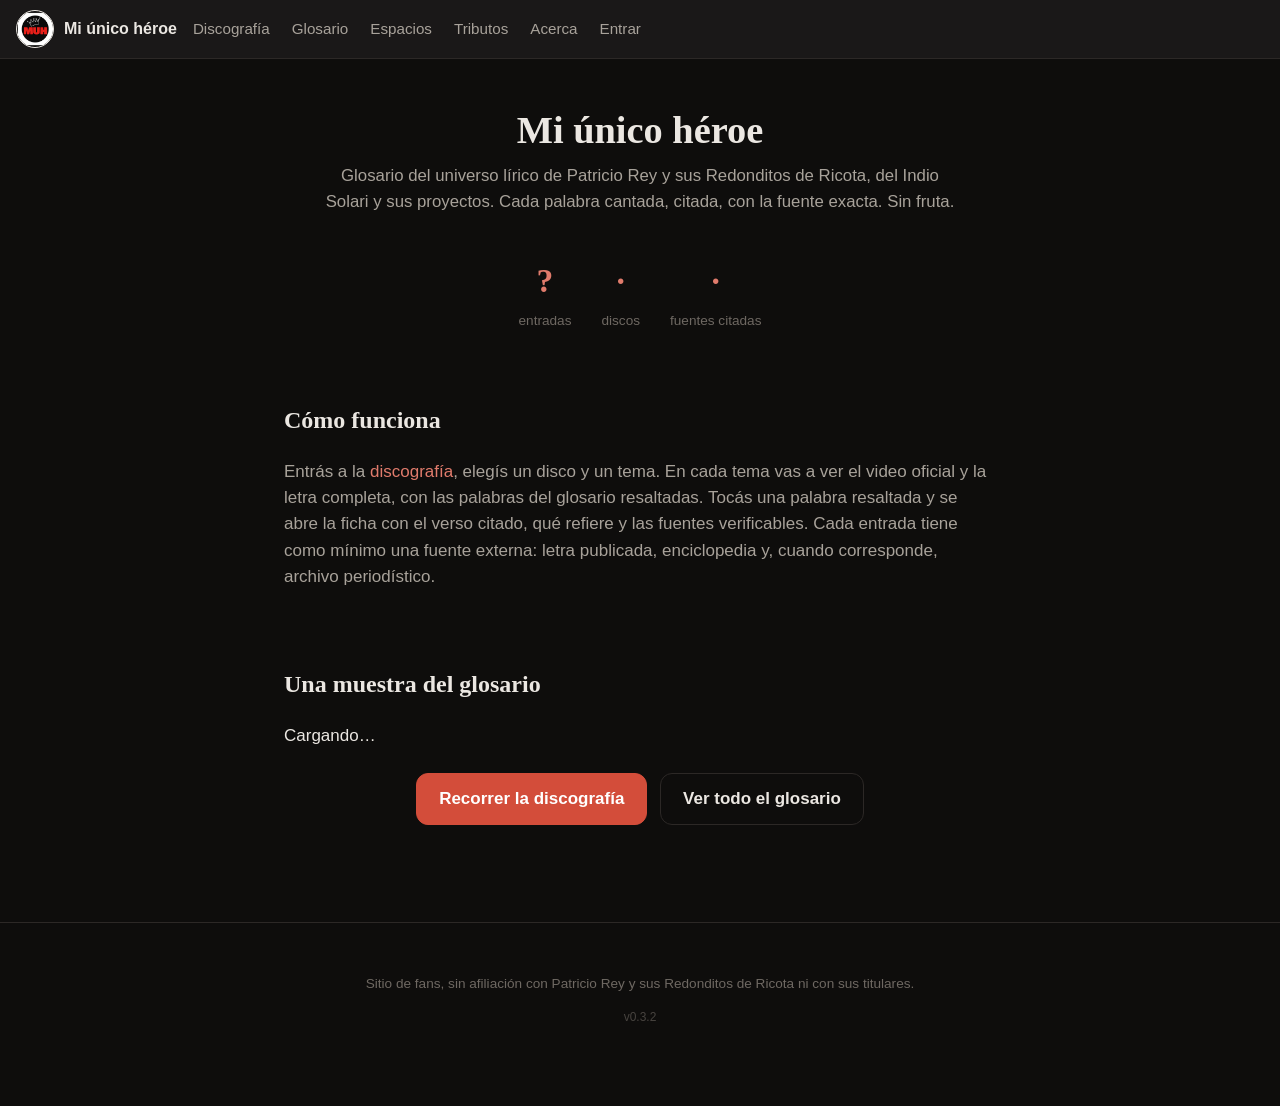
==== commit 4548b73f: "fix(v0.3.2): bump query strings HTML para forzar reload del styles.css con logo nuevo" ====
--- a/index.html
+++ b/index.html
@@ -7,7 +7,7 @@
 <title>Mi único héroe — glosario del universo redondo</title>
 <link rel="manifest" href="manifest.json">
 <link rel="icon" type="image/png" href="assets/logo-muh.png">
-<link rel="stylesheet" href="assets/styles.css?v=031">
+<link rel="stylesheet" href="assets/styles.css?v=032">
 </head>
 <body>
 <header class="topbar">
@@ -58,12 +58,12 @@
 
 <footer class="site-footer">
   <p>Sitio de fans, sin afiliación con Patricio Rey y sus Redonditos de Ricota ni con sus titulares.</p>
-  <p class="footer-version">v0.3.1</p>
+  <p class="footer-version">v0.3.2</p>
 </footer>
 
-<script src="assets/config.js?v=031"></script>
-<script src="assets/supa.js?v=031"></script>
-<script src="assets/app.js?v=031"></script>
+<script src="assets/config.js?v=032"></script>
+<script src="assets/supa.js?v=032"></script>
+<script src="assets/app.js?v=032"></script>
 <script>
   document.addEventListener("DOMContentLoaded", () => {
     MUH.hidratarTopbar();
--- a/assets/styles.css
+++ b/assets/styles.css
@@ -1,4 +1,4 @@
-/* Mi único héroe v0.3.1 — estilos con logo + nav mobile fix */
+/* Mi único héroe v0.3.2 — logo recortado + anillo blanco fino */
 :root {
   --bg: #0e0d0c;
   --bg-soft: #1a1818;
@@ -35,18 +35,24 @@
   display: flex; align-items: center; justify-content: space-between;
   padding: 10px 16px; background: var(--bg-soft);
   border-bottom: 1px solid var(--border); position: sticky; top: 0; z-index: 50;
-  gap: 10px;
-}
-.brand { display: flex; align-items: center; gap: 10px; color: var(--ink); font-weight: 700; flex-shrink: 0; }
+  gap: 12px;
+}
+.brand {
+  display: inline-flex; align-items: center; gap: 10px;
+  color: var(--ink); font-weight: 700;
+  flex-shrink: 0; line-height: 1;
+}
 .brand:hover { text-decoration: none; }
 .brand-logo {
-  width: 42px; height: 42px; border-radius: 50%;
-  background: url("logo-muh.png") center/cover no-repeat #0e0d0c;
+  display: inline-block;
+  width: 38px !important; height: 38px !important;
+  border-radius: 50%;
+  background: url("logo-muh.png") center/contain no-repeat #0e0d0c;
+  border: 1.5px solid #ebe7e2;
   flex-shrink: 0;
 }
-.brand-name { font-size: 1.05rem; }
-
-/* Nav: en desktop normal, en mobile scroll horizontal */
+.brand-name { font-size: 1rem; }
+
 .topnav {
   display: flex; align-items: center; gap: 14px;
   overflow-x: auto; -webkit-overflow-scrolling: touch;
@@ -61,11 +67,11 @@
 .topnav a:hover, .topnav a.active { color: var(--ink); text-decoration: none; }
 
 @media (max-width: 600px) {
-  .topbar { padding: 8px 12px; gap: 6px; }
-  .brand-logo { width: 34px; height: 34px; }
-  .brand-name { display: none; } /* en mobile solo logo para ahorrar espacio */
-  .topnav { gap: 12px; font-size: .92rem; }
-  .topnav a { font-size: .92rem; padding: 6px 2px; }
+  .topbar { padding: 8px 12px; gap: 8px; }
+  .brand-logo { width: 32px !important; height: 32px !important; border-width: 1px; }
+  .brand-name { display: none; }
+  .topnav { gap: 12px; }
+  .topnav a { font-size: .9rem; padding: 6px 2px; }
 }
 
 .nav-mini { font-size: .9rem; }
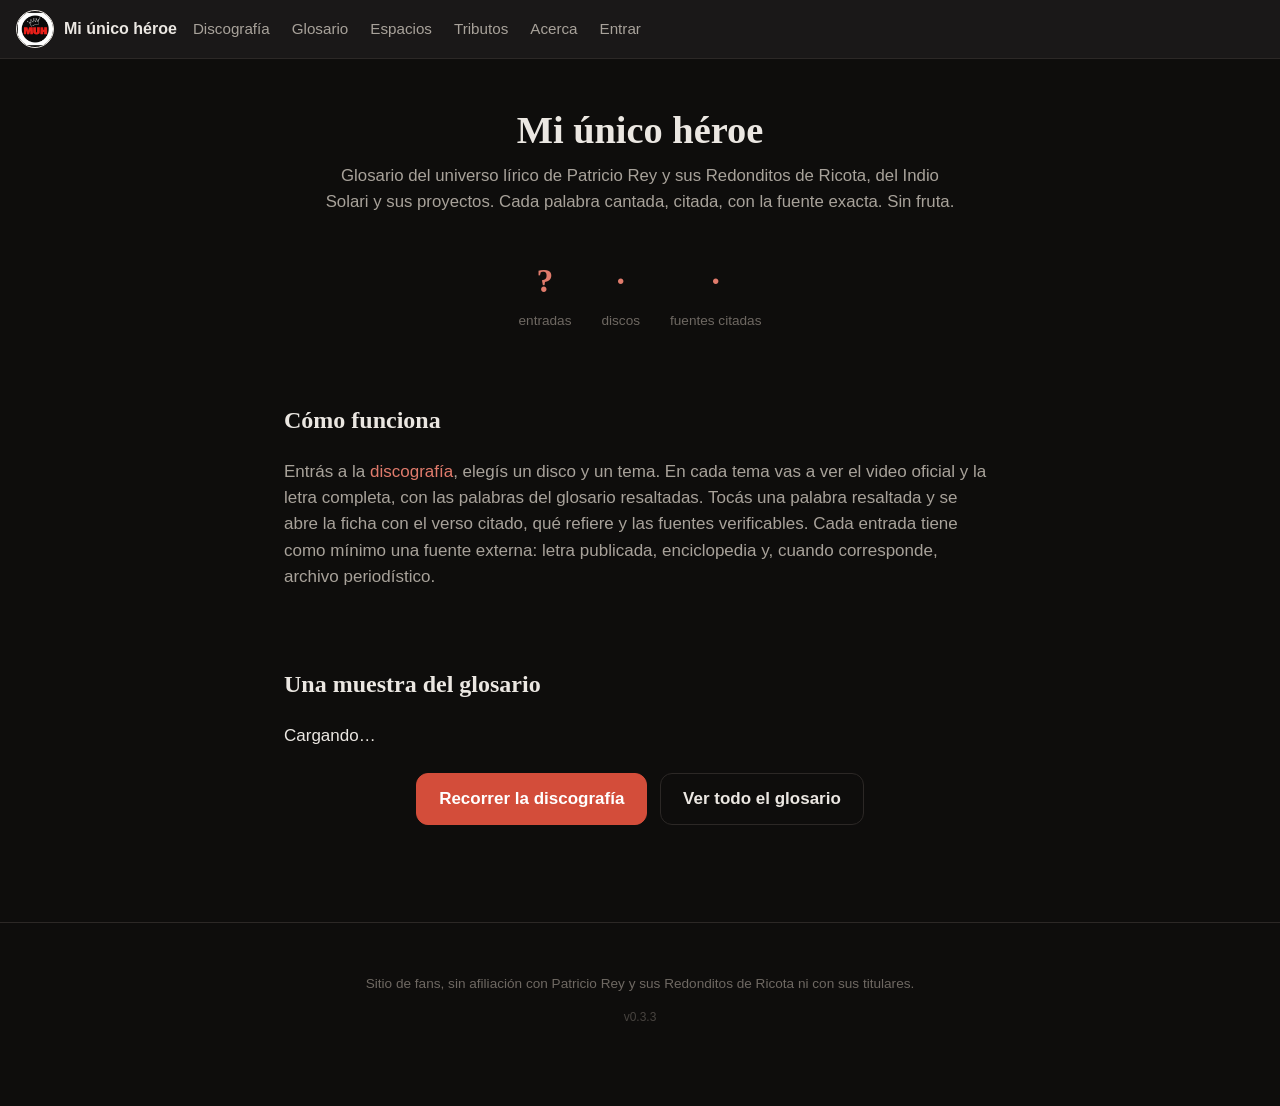
==== commit b6039128: "feat(v0.3.3): vista cancion con link a Letras.com + versos del glosario (sin letra inline)" ====
--- a/index.html
+++ b/index.html
@@ -7,7 +7,7 @@
 <title>Mi único héroe — glosario del universo redondo</title>
 <link rel="manifest" href="manifest.json">
 <link rel="icon" type="image/png" href="assets/logo-muh.png">
-<link rel="stylesheet" href="assets/styles.css?v=032">
+<link rel="stylesheet" href="assets/styles.css?v=033">
 </head>
 <body>
 <header class="topbar">
@@ -58,12 +58,12 @@
 
 <footer class="site-footer">
   <p>Sitio de fans, sin afiliación con Patricio Rey y sus Redonditos de Ricota ni con sus titulares.</p>
-  <p class="footer-version">v0.3.2</p>
+  <p class="footer-version">v0.3.3</p>
 </footer>
 
-<script src="assets/config.js?v=032"></script>
-<script src="assets/supa.js?v=032"></script>
-<script src="assets/app.js?v=032"></script>
+<script src="assets/config.js?v=033"></script>
+<script src="assets/supa.js?v=033"></script>
+<script src="assets/app.js?v=033"></script>
 <script>
   document.addEventListener("DOMContentLoaded", () => {
     MUH.hidratarTopbar();
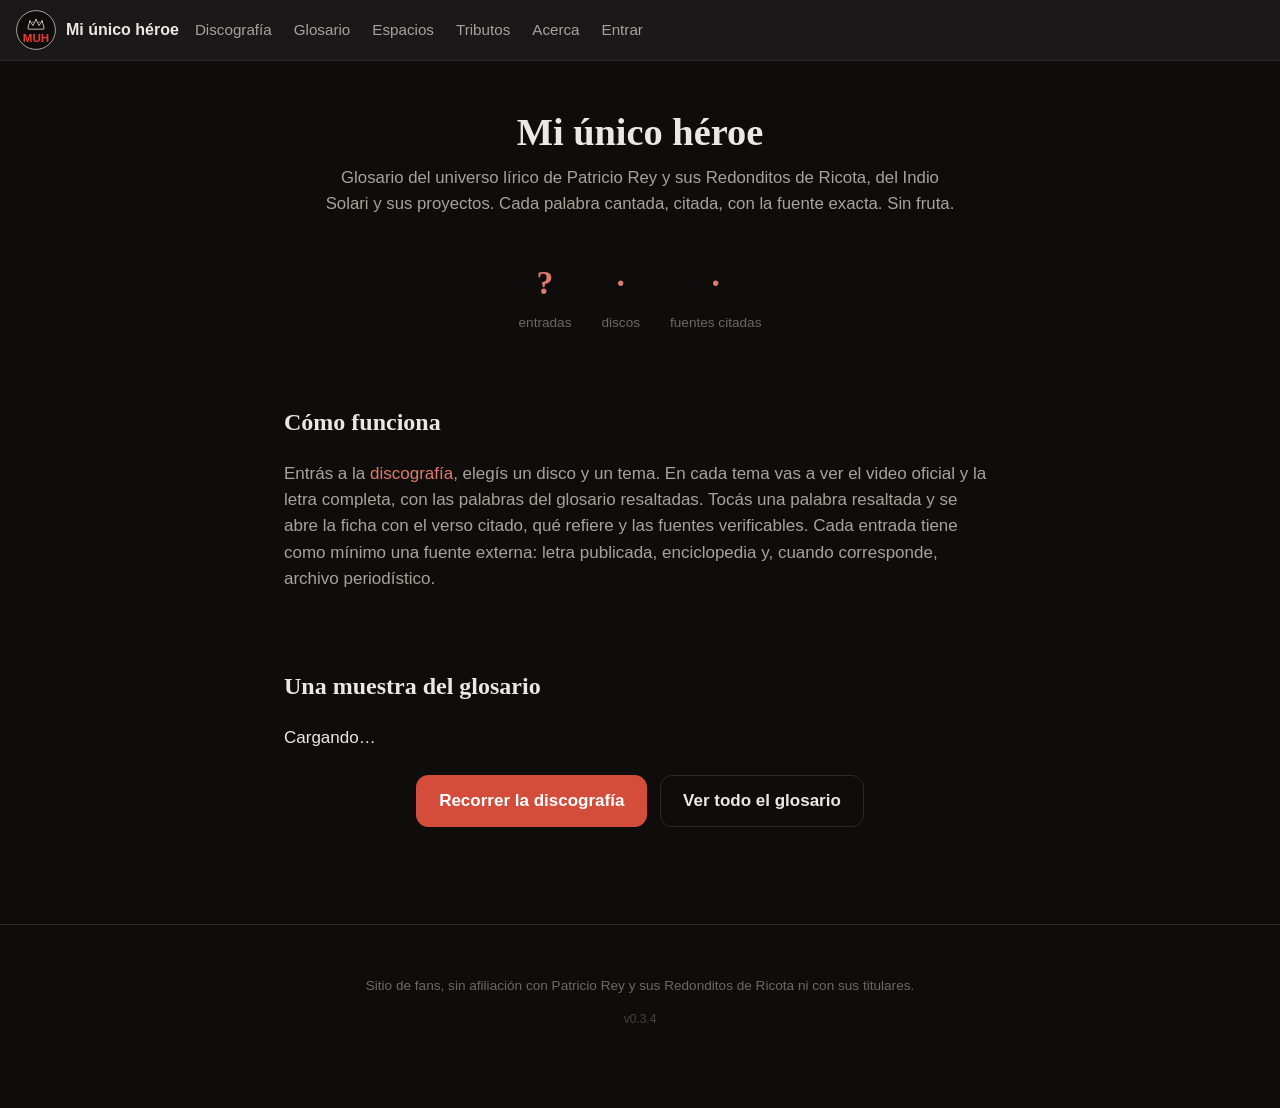
==== commit 4d669918: "feat(v0.3.4): logo SVG nitido (reemplaza PNG)" ====
--- a/index.html
+++ b/index.html
@@ -6,8 +6,8 @@
 <meta name="theme-color" content="#0e0d0c">
 <title>Mi único héroe — glosario del universo redondo</title>
 <link rel="manifest" href="manifest.json">
-<link rel="icon" type="image/png" href="assets/logo-muh.png">
-<link rel="stylesheet" href="assets/styles.css?v=033">
+<link rel="icon" type="image/svg+xml" href="assets/logo-muh.svg">
+<link rel="stylesheet" href="assets/styles.css?v=034">
 </head>
 <body>
 <header class="topbar">
@@ -58,12 +58,12 @@
 
 <footer class="site-footer">
   <p>Sitio de fans, sin afiliación con Patricio Rey y sus Redonditos de Ricota ni con sus titulares.</p>
-  <p class="footer-version">v0.3.3</p>
+  <p class="footer-version">v0.3.4</p>
 </footer>
 
-<script src="assets/config.js?v=033"></script>
-<script src="assets/supa.js?v=033"></script>
-<script src="assets/app.js?v=033"></script>
+<script src="assets/config.js?v=034"></script>
+<script src="assets/supa.js?v=034"></script>
+<script src="assets/app.js?v=034"></script>
 <script>
   document.addEventListener("DOMContentLoaded", () => {
     MUH.hidratarTopbar();
--- a/assets/styles.css
+++ b/assets/styles.css
@@ -1,4 +1,4 @@
-/* Mi único héroe v0.3.2 — logo recortado + anillo blanco fino */
+/* Mi único héroe v0.3.4 — logo SVG nítido + nav mobile fix */
 :root {
   --bg: #0e0d0c;
   --bg-soft: #1a1818;
@@ -45,10 +45,8 @@
 .brand:hover { text-decoration: none; }
 .brand-logo {
   display: inline-block;
-  width: 38px !important; height: 38px !important;
-  border-radius: 50%;
-  background: url("logo-muh.png") center/contain no-repeat #0e0d0c;
-  border: 1.5px solid #ebe7e2;
+  width: 40px; height: 40px;
+  background: url("logo-muh.svg") center/contain no-repeat;
   flex-shrink: 0;
 }
 .brand-name { font-size: 1rem; }
@@ -68,7 +66,7 @@
 
 @media (max-width: 600px) {
   .topbar { padding: 8px 12px; gap: 8px; }
-  .brand-logo { width: 32px !important; height: 32px !important; border-width: 1px; }
+  .brand-logo { width: 34px; height: 34px; }
   .brand-name { display: none; }
   .topnav { gap: 12px; }
   .topnav a { font-size: .9rem; padding: 6px 2px; }
@@ -85,16 +83,12 @@
 .hero h1 { font-family: var(--serif-stack); font-size: 2.4rem; margin: 0 0 12px; line-height: 1.1; }
 .lead { color: var(--ink-soft); font-size: 1.05rem; margin: 0 auto; max-width: 640px; }
 
-/* stats */
 .stats { display: flex; justify-content: center; gap: 30px; flex-wrap: wrap; padding: 22px 16px 30px; }
 .stat { text-align: center; }
 .stat strong { font-family: var(--serif-stack); font-size: 2.1rem; display: block; color: var(--accent-soft); }
 .stat span { color: var(--ink-mute); font-size: .85rem; }
 
-/* metodo / muestra */
-.metodo, .muestra {
-  max-width: 760px; margin: 0 auto; padding: 20px 24px;
-}
+.metodo, .muestra { max-width: 760px; margin: 0 auto; padding: 20px 24px; }
 .metodo h2, .muestra h2 { font-family: var(--serif-stack); font-size: 1.5rem; margin-top:18px; }
 .metodo p { color: var(--ink-soft); }
 
@@ -112,7 +106,6 @@
 .muestra-meta { margin: 0 0 8px; font-size: .8rem; color: var(--ink-mute); }
 .muestra-def { margin: 0; color: var(--ink-soft); font-size: .95rem; }
 
-/* CTA */
 .cta-primary, .cta-secondary {
   display: inline-block; padding: 12px 22px; border-radius: var(--radius); font-weight: 600; cursor: pointer;
   border: 1px solid transparent; text-decoration: none;
@@ -122,13 +115,11 @@
 .cta-secondary { background: transparent; color: var(--ink); border-color: var(--border); }
 .cta-secondary:hover { border-color: var(--ink-soft); text-decoration: none; }
 
-/* página genérica */
 .pagina { max-width: 860px; margin: 0 auto; padding: 22px 20px 48px; }
 .pagina h1 { font-family: var(--serif-stack); font-size: 1.9rem; margin: 0 0 8px; }
 .pagina h2 { font-family: var(--serif-stack); font-size: 1.35rem; margin-top: 24px; }
 .pagina p { color: var(--ink-soft); }
 
-/* glosario */
 .glosario { max-width: 1100px; margin: 0 auto; padding: 22px 20px 48px; }
 .glosario-header h1 { font-family: var(--serif-stack); font-size: 1.9rem; margin: 0 0 8px; }
 .glosario-filtros { display: grid; grid-template-columns: 2fr 1fr 1fr 1fr; gap: 12px; margin: 22px 0; }
@@ -150,30 +141,19 @@
 .entrada-card .verso { margin: 0 0 8px; padding: 6px 12px; border-left: 3px solid var(--accent); font-style: italic; color: var(--ink-soft); font-size: .9rem; }
 .entrada-card .que-es { margin: 0 0 10px; font-size: .9rem; color: var(--ink-soft); }
 .meta-entrada { margin: 0; display: flex; flex-wrap: wrap; gap: 4px; }
-.tag {
-  display: inline-block; padding: 3px 8px; background: var(--bg-elev);
-  border-radius: 4px; font-size: .75rem; color: var(--ink-mute);
-}
+.tag { display: inline-block; padding: 3px 8px; background: var(--bg-elev); border-radius: 4px; font-size: .75rem; color: var(--ink-mute); }
 .tag-tipo { background: rgba(211, 77, 58, .15); color: var(--accent-soft); }
 .tag-cancion { background: rgba(160, 130, 100, .1); color: #c8b89e; }
 .tag-disco { background: rgba(120, 140, 110, .1); color: #a9bba0; }
 
-/* modal */
 .modal-back {
   position: fixed; inset: 0; background: rgba(0,0,0,.7); backdrop-filter: blur(4px);
   display: none; align-items: flex-start; justify-content: center;
   z-index: 100; overflow-y: auto; padding: 30px 12px;
 }
 .modal-back.abierto { display: flex; }
-.modal {
-  background: var(--bg-soft); border: 1px solid var(--border); border-radius: var(--radius);
-  max-width: 680px; width: 100%; padding: 26px; position: relative;
-  box-shadow: var(--shadow);
-}
-.modal-cerrar {
-  position: absolute; top: 8px; right: 14px; background: none; border: 0;
-  color: var(--ink-soft); font-size: 1.8rem; cursor: pointer; line-height: 1;
-}
+.modal { background: var(--bg-soft); border: 1px solid var(--border); border-radius: var(--radius); max-width: 680px; width: 100%; padding: 26px; position: relative; box-shadow: var(--shadow); }
+.modal-cerrar { position: absolute; top: 8px; right: 14px; background: none; border: 0; color: var(--ink-soft); font-size: 1.8rem; cursor: pointer; line-height: 1; }
 .modal h2 { font-family: var(--serif-stack); margin: 0 0 8px; color: var(--accent-soft); padding-right: 28px; }
 .modal-meta { margin: 0 0 16px; color: var(--ink-mute); font-size: .9rem; }
 .modal-meta-cancion { color: var(--accent-soft); }
@@ -184,28 +164,16 @@
 .fuente-tipo { display: inline-block; padding: 2px 8px; background: var(--bg-elev); border-radius: 4px; font-size: .75rem; color: var(--ink-mute); margin-right: 6px; }
 .confianza-pill { color: var(--ink-mute); font-size: .85rem; }
 
-/* discografía */
 .banda-block { margin: 28px 0; }
-.banda-nombre {
-  font-family: var(--serif-stack); font-size: 1.3rem;
-  border-bottom: 1px solid var(--border); padding-bottom: 6px; margin-bottom: 14px;
-}
-.disco-card {
-  display: block; padding: 14px 18px; background: var(--bg-soft);
-  border: 1px solid var(--border); border-radius: var(--radius);
-  color: var(--ink); margin-bottom: 8px; transition: border-color .15s, transform .15s;
-}
+.banda-nombre { font-family: var(--serif-stack); font-size: 1.3rem; border-bottom: 1px solid var(--border); padding-bottom: 6px; margin-bottom: 14px; }
+.disco-card { display: block; padding: 14px 18px; background: var(--bg-soft); border: 1px solid var(--border); border-radius: var(--radius); color: var(--ink); margin-bottom: 8px; transition: border-color .15s, transform .15s; }
 .disco-card:hover { border-color: var(--accent); text-decoration: none; transform: translateX(4px); }
 .disco-title h3 { margin: 0 0 4px; font-size: 1.05rem; color: var(--accent-soft); }
 .disco-meta { margin: 0; color: var(--ink-mute); font-size: .85rem; }
 
-/* tracklist */
 .tracklist { list-style: none; padding: 0; margin: 0; }
 .track { border-bottom: 1px solid var(--border); }
-.track a {
-  display: flex; align-items: center; gap: 14px; padding: 14px 8px;
-  color: var(--ink); transition: background .15s;
-}
+.track a { display: flex; align-items: center; gap: 14px; padding: 14px 8px; color: var(--ink); transition: background .15s; }
 .track a:hover { background: var(--bg-soft); text-decoration: none; }
 .track-num { color: var(--ink-mute); font-size: .9rem; min-width: 24px; text-align: right; }
 .track-title { flex: 1; }
@@ -213,67 +181,34 @@
 .flag-video { color: var(--accent-soft); }
 .flag-letra { color: #c8b89e; }
 
-/* canción */
 .bloque-video, .bloque-letra, .bloque-entradas { margin: 24px 0; }
-.yt-embed {
-  position: relative; padding-bottom: 56.25%; height: 0; overflow: hidden;
-  border-radius: var(--radius); background: #000;
-}
-.yt-embed iframe {
-  position: absolute; inset: 0; width: 100%; height: 100%; border: 0;
-}
-.placeholder {
-  padding: 18px; background: var(--bg-soft); border: 1px dashed var(--border);
-  border-radius: var(--radius); color: var(--ink-mute); text-align: center;
-}
+.yt-embed { position: relative; padding-bottom: 56.25%; height: 0; overflow: hidden; border-radius: var(--radius); background: #000; }
+.yt-embed iframe { position: absolute; inset: 0; width: 100%; height: 100%; border: 0; }
+.placeholder { padding: 18px; background: var(--bg-soft); border: 1px dashed var(--border); border-radius: var(--radius); color: var(--ink-mute); text-align: center; }
 .bloque-letra h2 { font-family: var(--serif-stack); margin-top: 0; }
-.letra {
-  white-space: pre-wrap; font-family: var(--serif-stack); font-size: 1.05rem;
-  line-height: 1.75; padding: 22px; background: var(--bg-soft);
-  border: 1px solid var(--border); border-radius: var(--radius);
-  color: var(--ink); margin: 0;
-}
-.fuente-letra { color: var(--ink-mute); font-size: .85rem; margin-top: 10px; }
-.glosario-link {
-  background: rgba(211, 77, 58, .15); color: var(--accent-soft);
-  padding: 1px 5px; border-radius: 4px; border-bottom: 1px dashed var(--accent);
-  cursor: pointer; text-decoration: none;
-}
+.versos-glosario { list-style: none; padding: 0; margin: 16px 0; }
+.verso-glosario { padding: 12px 0; border-top: 1px solid var(--border); }
+.verso-glosario:first-child { border-top: 0; }
+.verso-glosario .verso { padding: 8px 14px; border-left: 3px solid var(--accent); font-style: italic; color: var(--ink); margin: 0 0 6px; }
+.verso-explica { color: var(--ink-soft); font-size: .95rem; margin: 0; }
+.glosario-link { background: rgba(211, 77, 58, .15); color: var(--accent-soft); padding: 1px 5px; border-radius: 4px; cursor: pointer; text-decoration: none; }
 .glosario-link:hover { background: rgba(211, 77, 58, .3); text-decoration: none; }
-.nota-cancion {
-  padding: 12px 16px; background: rgba(211, 77, 58, .08); border-left: 3px solid var(--accent);
-  border-radius: var(--radius-sm); color: var(--ink-soft); font-size: .92rem; margin: 16px 0;
-}
-
-/* canciones (listado con entradas) */
-.cancion-card {
-  display: block; padding: 16px; background: var(--bg-soft);
-  border: 1px solid var(--border); border-radius: var(--radius);
-  margin: 10px 0; color: var(--ink); transition: border-color .15s;
-}
+.nota-cancion { padding: 12px 16px; background: rgba(211, 77, 58, .08); border-left: 3px solid var(--accent); border-radius: var(--radius-sm); color: var(--ink-soft); font-size: .92rem; margin: 16px 0; }
+
+.cancion-card { display: block; padding: 16px; background: var(--bg-soft); border: 1px solid var(--border); border-radius: var(--radius); margin: 10px 0; color: var(--ink); transition: border-color .15s; }
 .cancion-card:hover { border-color: var(--accent); text-decoration: none; }
 .cancion-card h3 { margin: 0 0 4px; color: var(--accent-soft); }
 .cancion-meta { margin: 0 0 4px; color: var(--ink-mute); font-size: .85rem; }
 .cancion-glosa { margin: 4px 0; color: var(--ink-soft); font-size: .9rem; }
 .cancion-flag { display: inline-block; margin-right: 8px; font-size: .75rem; color: var(--accent-soft); }
 
-/* espacios + tributos */
-.espacio-card, .tributo-card {
-  display: block; padding: 16px; background: var(--bg-soft);
-  border: 1px solid var(--border); border-radius: var(--radius);
-  margin: 10px 0; color: var(--ink);
-}
+.espacio-card, .tributo-card { display: block; padding: 16px; background: var(--bg-soft); border: 1px solid var(--border); border-radius: var(--radius); margin: 10px 0; color: var(--ink); }
 .espacio-card:hover { border-color: var(--accent); text-decoration: none; }
 .tributo-links a { margin-right: 12px; }
 
-/* formularios */
 .form-grande { display: grid; gap: 18px; max-width: 640px; }
 .form-grande label { display: block; margin-bottom: 4px; color: var(--ink-soft); font-size: .9rem; }
-.form-grande input, .form-grande textarea, .form-grande select {
-  width: 100%; padding: 12px 14px; background: var(--bg-soft);
-  border: 1px solid var(--border); border-radius: var(--radius-sm);
-  color: var(--ink); font-size: 1rem; font-family: inherit;
-}
+.form-grande input, .form-grande textarea, .form-grande select { width: 100%; padding: 12px 14px; background: var(--bg-soft); border: 1px solid var(--border); border-radius: var(--radius-sm); color: var(--ink); font-size: 1rem; font-family: inherit; }
 .form-grande textarea { resize: vertical; min-height: 80px; }
 .form-grande .hint { color: var(--ink-mute); font-size: .8rem; margin: 4px 0 0; }
 .fuente-row { display: grid; grid-template-columns: 130px 1fr 40px; gap: 8px; margin-bottom: 8px; }
@@ -282,9 +217,5 @@
 .mensaje-ok { background: rgba(160, 200, 160, .08); border-left: 3px solid #95c089; padding: 14px 18px; border-radius: var(--radius-sm); }
 .mensaje-error { background: rgba(211, 77, 58, .12); border-left: 3px solid var(--accent); padding: 14px 18px; border-radius: var(--radius-sm); color: var(--accent-soft); }
 
-/* footer */
-.site-footer {
-  text-align: center; padding: 36px 20px 20px; color: var(--ink-mute);
-  font-size: .85rem; border-top: 1px solid var(--border); margin-top: 60px;
-}
+.site-footer { text-align: center; padding: 36px 20px 20px; color: var(--ink-mute); font-size: .85rem; border-top: 1px solid var(--border); margin-top: 60px; }
 .footer-version { margin: 4px 0 0; font-size: .75rem; opacity: .6; }
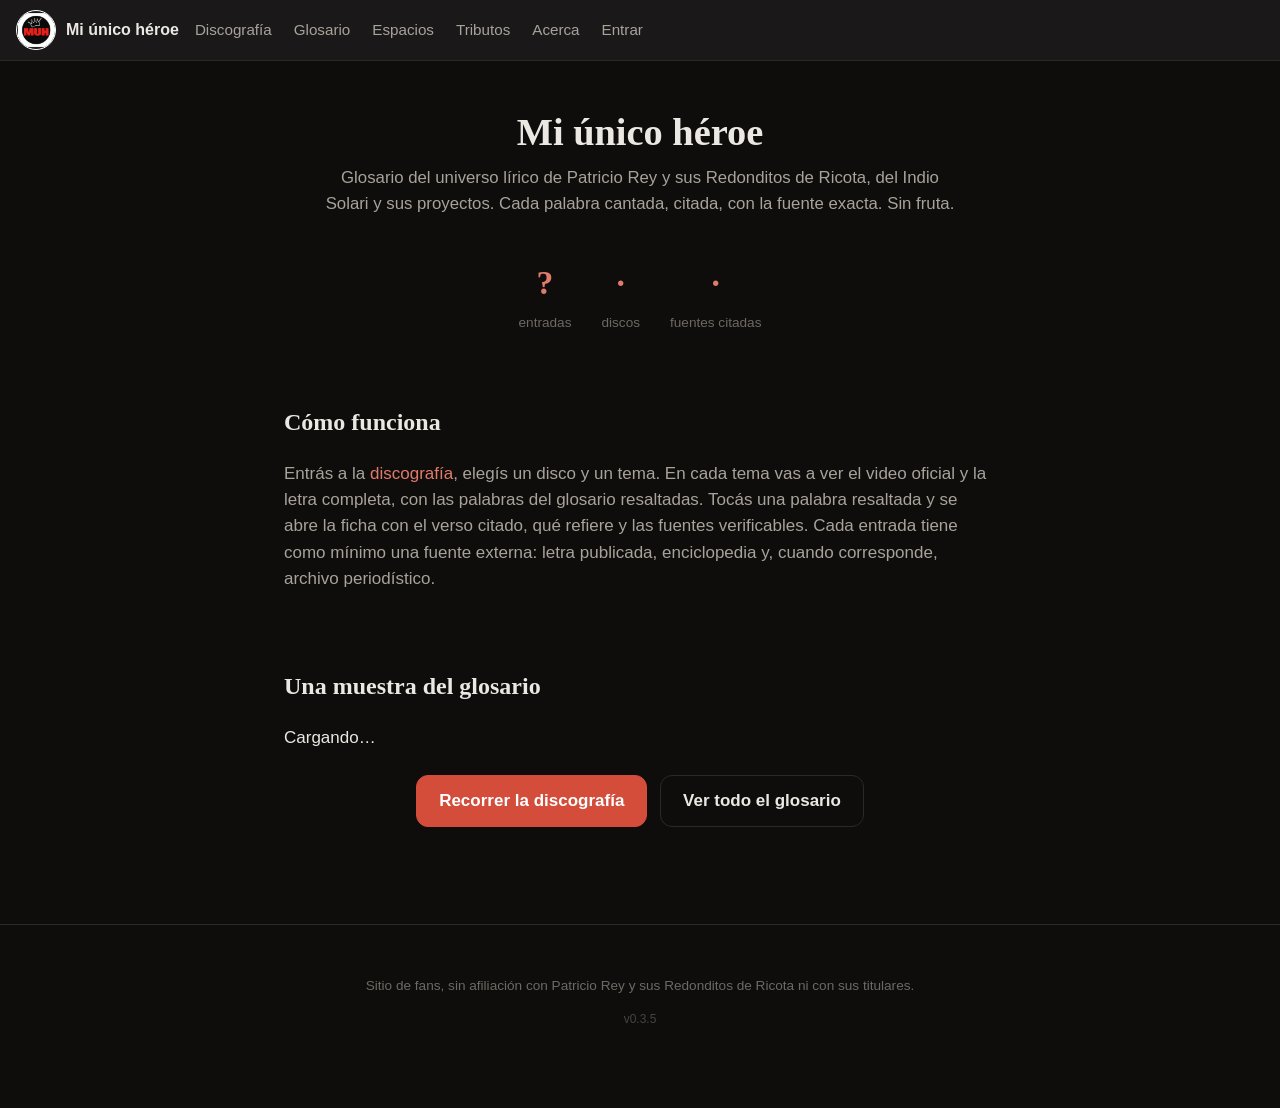
==== commit 18256c05: "fix(v0.3.5): logo original recortado al circulo con anillo blanco fino (border CSS)" ====
--- a/index.html
+++ b/index.html
@@ -6,8 +6,8 @@
 <meta name="theme-color" content="#0e0d0c">
 <title>Mi único héroe — glosario del universo redondo</title>
 <link rel="manifest" href="manifest.json">
-<link rel="icon" type="image/svg+xml" href="assets/logo-muh.svg">
-<link rel="stylesheet" href="assets/styles.css?v=034">
+<link rel="icon" type="image/png" href="assets/logo-muh.png">
+<link rel="stylesheet" href="assets/styles.css?v=035">
 </head>
 <body>
 <header class="topbar">
@@ -58,12 +58,12 @@
 
 <footer class="site-footer">
   <p>Sitio de fans, sin afiliación con Patricio Rey y sus Redonditos de Ricota ni con sus titulares.</p>
-  <p class="footer-version">v0.3.4</p>
+  <p class="footer-version">v0.3.5</p>
 </footer>
 
-<script src="assets/config.js?v=034"></script>
-<script src="assets/supa.js?v=034"></script>
-<script src="assets/app.js?v=034"></script>
+<script src="assets/config.js?v=035"></script>
+<script src="assets/supa.js?v=035"></script>
+<script src="assets/app.js?v=035"></script>
 <script>
   document.addEventListener("DOMContentLoaded", () => {
     MUH.hidratarTopbar();
--- a/assets/styles.css
+++ b/assets/styles.css
@@ -1,4 +1,4 @@
-/* Mi único héroe v0.3.4 — logo SVG nítido + nav mobile fix */
+/* Mi único héroe v0.3.5 — logo + anillo blanco fino (sin rediseñar nada) */
 :root {
   --bg: #0e0d0c;
   --bg-soft: #1a1818;
@@ -30,7 +30,6 @@
 a:hover { text-decoration: underline; }
 img { max-width: 100%; height: auto; display: block; }
 
-/* topbar */
 .topbar {
   display: flex; align-items: center; justify-content: space-between;
   padding: 10px 16px; background: var(--bg-soft);
@@ -43,10 +42,14 @@
   flex-shrink: 0; line-height: 1;
 }
 .brand:hover { text-decoration: none; }
+
+/* Logo: el círculo negro tal como vos lo mandaste, con un anillo blanco fino afuera. Punto. */
 .brand-logo {
   display: inline-block;
   width: 40px; height: 40px;
-  background: url("logo-muh.svg") center/contain no-repeat;
+  background: url("logo-muh.png") center/contain no-repeat;
+  border-radius: 50%;
+  border: 1.5px solid #ffffff;
   flex-shrink: 0;
 }
 .brand-name { font-size: 1rem; }
@@ -66,7 +69,7 @@
 
 @media (max-width: 600px) {
   .topbar { padding: 8px 12px; gap: 8px; }
-  .brand-logo { width: 34px; height: 34px; }
+  .brand-logo { width: 34px; height: 34px; border-width: 1.5px; }
   .brand-name { display: none; }
   .topnav { gap: 12px; }
   .topnav a { font-size: .9rem; padding: 6px 2px; }
@@ -75,7 +78,6 @@
 .nav-mini { font-size: .9rem; }
 .link-bare { background:none; border:0; color:var(--ink-soft); cursor:pointer; font-size:.9rem; }
 
-/* hero */
 .hero {
   padding: 50px 24px 18px;
   text-align: center; max-width: 720px; margin: 0 auto;
